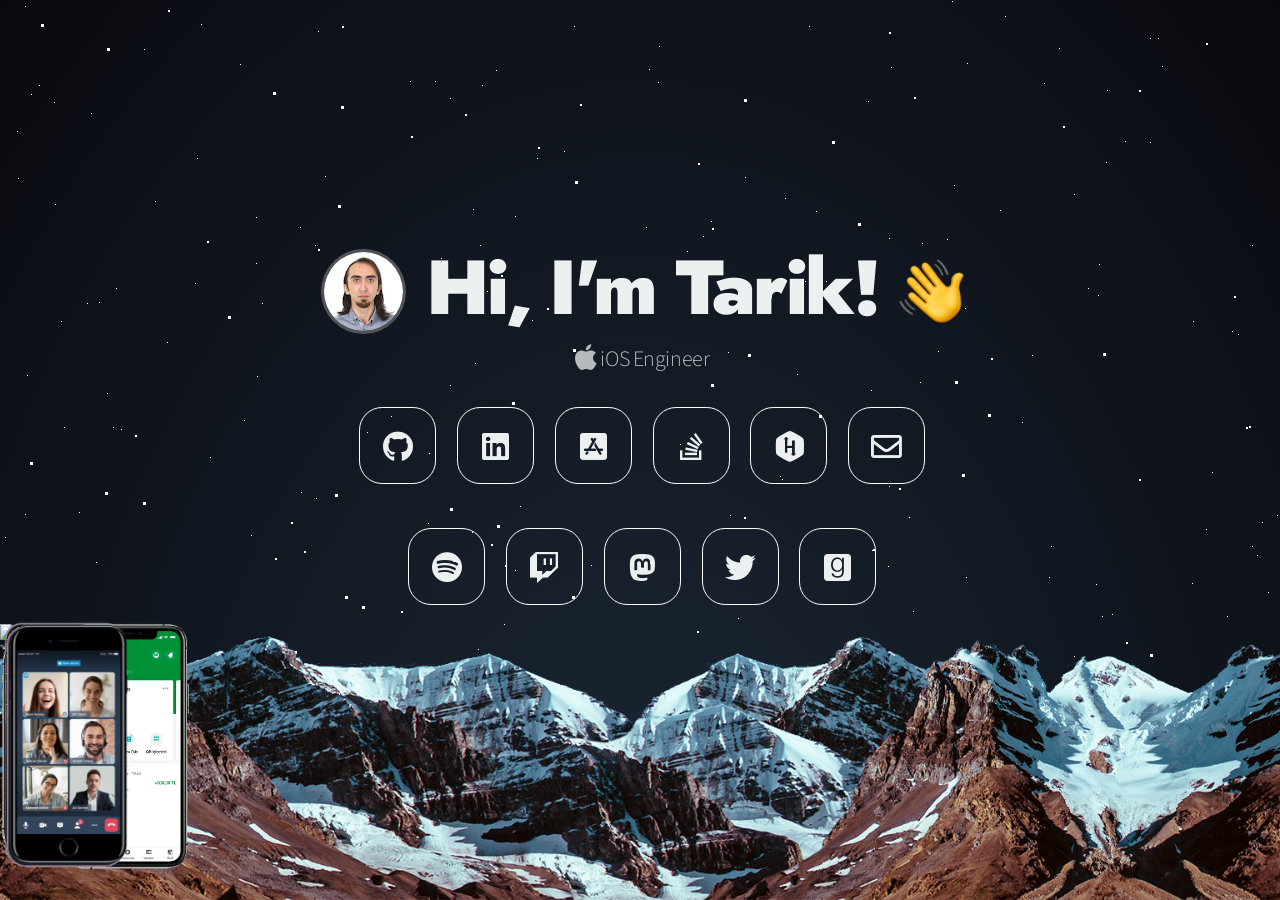
==== index.html @ 36bfd3fb "animationPause added for the apps when the mouse hover" ====
<!DOCTYPE HTML>
<html>

<head>
	<link rel="icon" type="image/x-icon" href="assets/css/images/apple.svg">
	<title>Tarik Nasuhoglu | iOS Engineer</title>
	<meta charset="utf-8" />
	<meta name="description" content="Tarik Nasuhoglu iOS Engineer">
	<meta name="viewport" content="width=device-width, initial-scale=1, user-scalable=no" />
	<link rel="stylesheet" href="assets/css/main.css" />
	<link rel="stylesheet" href="assets/css/cssshake-min.css" />
	<link rel="stylesheet" href="assets/css/star.css" />
	<noscript>
		<link rel="stylesheet" href="assets/css/noscript.css" />
	</noscript>
	<script>
		var firstClick = false
		document.onclick = function (event) {
			if (firstClick == false) {
				var audio = document.createElement("AUDIO")
				audio.setAttribute('id', 'audioId');
				document.body.appendChild(audio);
				audio.src = "startup.mp3"
				audio.play()
			}
			firstClick = true
		}
	</script>
</head>

<body class="is-preload">
	<div id="wrapper">
		<div class="stars" aria-hidden="true"></div>
		<div class="stars2" aria-hidden="true"></div>
		<div class="stars3" aria-hidden="true"></div>
		<div id="bg"></div>
		<div id="main">
			<!-- Header -->
			<header id="header">
				<h1><img class="profilPicture" src="assets/css/images/tariknasuhoglu.jpg" /> Hi, I'm Tarik! <img
						class="handwave constant-tilt-shake" src="assets/css/images/wavinghand.png" /></h1>
				<p><i class="icon brands fa-apple fa-lg"></i> iOS Engineer</p>
				<nav>
					<ul>
						<li><a href="https://github.com/tnasuh" target="_blank"
								class="icon brands fa-github"><span>GitHub</span></a></li>
						<li><a href="https://www.linkedin.com/in/tariknasuhoglu" target="_blank"
								class="icon brands fa-linkedin"><span>LinkedIn</span></a></li>
						<li><a href="https://apps.apple.com/developer/tarik-nasuhoglu/id1498465980" target="_blank"
								class="fab fa-app-store-ios"><span>AppStore</span></a></li>
						<li><a href="https://stackoverflow.com/users/2551351/tnasuh" target="_blank"
								class="icon brands fa-stack-overflow"><span>Stack Overflow</span></a></li>
						<li><a href="https://www.hackerrank.com/tnasuh" target="_blank"
								class="icon brands fa-hackerrank"><span>Hackerrank</span></a></li>
						<li><a href="https://mailhide.io/e/UCZVdhHV" target="_blank"
								class="icon fa-solid fa-envelope"><span>E-mail</span></a></li>

					</ul>
				</nav>
				<nav>
					<ul>
						<li><a href="https://open.spotify.com/user/tnasuh" target="_blank"
								class="icon brands fa-spotify"><span>Spotify</span></a></li>
						<li><a href="https://www.twitch.tv/tnasuh" target="_blank"
								class="icon brands fa-twitch"><span>Twitch</span></a></li>
						<li><a href="https://mastodon.social/@tnasuh" target="_blank"
								class="icon brands fa-mastodon"><span>Mastodon.social</span></a></li>
						<li><a href="https://www.twitter.com/tnasuh" target="_blank"
								class="icon brands fa-twitter"><span>Twitter</span></a></li>
						<li><a href="https://www.goodreads.com/tnasuh" target="_blank"
								class="icon brands fa-goodreads"><span>Goodreads</span></a></li>
					</ul>
				</nav>
			</header>
		</div>
		<div class="app apps1"
			onclick="window.open('https://apps.apple.com/tr/app/sms-management-sms-filter/id1519639543', '_blank')">
			<img class="appsImageRotation1" src="assets/css/images/smsmanagement.png" />
		</div>
		<div class="app apps2"
			onclick="window.open('https://apps.apple.com/tr/app/turkcell-dbs-partner-360/id736645267?platform=iphone', '_blank')">
			<img class="appsImageRotation2" src="assets/css/images/dbspartner.png" />
		</div>
		<div class="app apps3"
			onclick="window.open('https://apps.apple.com/tr/app/garanti-bbva-mobil/id521117624', '_blank')">
			<img class="appsImageRotation3" src="assets/css/images/garanti.png" />
		</div>
		<div class="app apps4"
			onclick="window.open('https://www.linkedin.com/feed/update/urn:li:activity:6613363077234597890/', '_blank')">
			<img class="appsImageRotation4" src="assets/css/images/globalimGif.gif" />
		</div>
		<div class="app apps5"
			onclick="window.open('https://apps.apple.com/tr/app/bip-meet/id1544458161?platform=iphone', '_blank')">
			<img class="appsImageRotation5" src="assets/css/images/bipmeet.png" />
		</div>
	</div>
	<script>
		document.addEventListener('DOMContentLoaded', () => {
			const appsElements = document.querySelectorAll('.app');
			appsElements.forEach((appElement) => {
				appElement.addEventListener('mouseenter', () => {
					appElement.style.animationPlayState = 'paused';
				});

				appElement.addEventListener('mouseleave', () => {
					appElement.style.animationPlayState = 'running';
				});
			});
		});
		window.onload = function () { document.body.classList.remove('is-preload'); }
		window.ontouchmove = function () { return false; }
		window.onorientationchange = function () { document.body.scrollTop = 0; }
	</script>
</body>

</html>
---- assets/css/main.css ----
@import url("https://fonts.googleapis.com/css?family=Source+Sans+Pro:300,900");
@import url('https://fonts.googleapis.com/css2?family=Jost:wght@400&display=swap');
@import url("fontawesome-all.min.css");

/*
	Aerial by HTML5 UP
	html5up.net | @ajlkn
	Free for personal and commercial use under the CCA 3.0 license (html5up.net/license)
*/

html,
body,
div,
span,
applet,
object,
iframe,
h1,
h2,
h3,
h4,
h5,
h6,
p,
blockquote,
pre,
a,
abbr,
acronym,
address,
big,
cite,
code,
del,
dfn,
em,
img,
ins,
kbd,
q,
s,
samp,
small,
strike,
strong,
sub,
sup,
tt,
var,
b,
u,
i,
center,
dl,
dt,
dd,
ol,
ul,
li,
fieldset,
form,
label,
legend,
table,
caption,
tbody,
tfoot,
thead,
tr,
th,
td,
article,
aside,
canvas,
details,
embed,
figure,
figcaption,
footer,
header,
hgroup,
menu,
nav,
output,
ruby,
section,
summary,
time,
mark,
audio,
video {
	margin: 0;
	padding: 0;
	border: 0;
	font-size: 100%;
	font: inherit;
	vertical-align: baseline;
}

article,
aside,
details,
figcaption,
figure,
footer,
header,
hgroup,
menu,
nav,
section {
	display: block;
}

body {
	line-height: 1;
}

ol,
ul {
	list-style: none;
}

blockquote,
q {
	quotes: none;
}

blockquote:before,
blockquote:after,
q:before,
q:after {
	content: '';
	content: none;
}

table {
	border-collapse: collapse;
	border-spacing: 0;
}

body {
	-webkit-text-size-adjust: none;
}

mark {
	background-color: transparent;
	color: inherit;
}

input::-moz-focus-inner {
	border: 0;
	padding: 0;
}

input,
select,
textarea {
	-moz-appearance: none;
	-webkit-appearance: none;
	-ms-appearance: none;
	appearance: none;
}

/* Basic */

html {
	box-sizing: border-box;
}

*,
*:before,
*:after {
	box-sizing: inherit;
}

body {
	background: #fff;
	overflow: hidden;
}

body.is-preload *,
body.is-preload *:before,
body.is-preload *:after {
	-moz-animation: none !important;
	-webkit-animation: none !important;
	-ms-animation: none !important;
	animation: none !important;
	-moz-transition: none !important;
	-webkit-transition: none !important;
	-ms-transition: none !important;
	transition: none !important;
}

body,
input,
select,
textarea {
	color: #fff;
	font-family: 'Source Sans Pro', sans-serif;
	font-size: 15pt;
	font-weight: 300 !important;
	letter-spacing: -0.025em;
	line-height: 1.75em;
}

a {
	-moz-transition: border-color 0.2s ease-in-out;
	-webkit-transition: border-color 0.2s ease-in-out;
	-ms-transition: border-color 0.2s ease-in-out;
	transition: border-color 0.2s ease-in-out;
	border-bottom: dotted 1px;
	color: inherit;
	outline: 0;
	text-decoration: none;
}

a:hover {
	border-color: transparent;
}

/* Icon */

.icon {
	text-decoration: none;
	position: relative;
}

.icon:before {
	-moz-osx-font-smoothing: grayscale;
	-webkit-font-smoothing: antialiased;
	display: inline-block;
	font-style: normal;
	font-variant: normal;
	text-rendering: auto;
	line-height: 1;
	text-transform: none !important;
	font-family: 'Font Awesome 5 Free';
	font-weight: 400;
}

.icon>.label {
	display: none;
}

.icon.solid:before {
	font-weight: 900;
}

.icon.brands:before {
	font-family: 'Font Awesome 5 Brands';
}

/* Wrapper */

@-moz-keyframes wrapper {
	0% {
		opacity: 0;
	}

	100% {
		opacity: 1;
	}
}

@-webkit-keyframes wrapper {
	0% {
		opacity: 0;
	}

	100% {
		opacity: 1;
	}
}

@-ms-keyframes wrapper {
	0% {
		opacity: 0;
	}

	100% {
		opacity: 1;
	}
}

@keyframes wrapper {
	0% {
		opacity: 0;
	}

	100% {
		opacity: 1;
	}
}

#wrapper {
	-moz-animation: wrapper 3s forwards;
	-webkit-animation: wrapper 3s forwards;
	-ms-animation: wrapper 3s forwards;
	animation: wrapper 3s forwards;
	height: 100%;
	left: 0;
	opacity: 0;
	position: fixed;
	top: 0;
	width: 100%;
}

.handwave {
	width: 85px;
	margin-bottom: -10px
}

.profilPicture {
	margin-bottom: -30px;
	border-radius: 100%;
	border: 3px solid rgba(128, 128, 128, 0.57);
}

/* BG */

#bg {
	-moz-animation: bg 60s linear infinite;
	-webkit-animation: bg 60s linear infinite;
	-ms-animation: bg 60s linear infinite;
	animation: bg 60s linear infinite;
	-moz-backface-visibility: hidden;
	-webkit-backface-visibility: hidden;
	-ms-backface-visibility: hidden;
	backface-visibility: hidden;
	-moz-transform: translate3d(0, 0, 0);
	-webkit-transform: translate3d(0, 0, 0);
	-ms-transform: translate3d(0, 0, 0);
	transform: translate3d(0, 0, 0);
	/* Set your background with this */
	background: rgba(19, 25, 30, 0) url("images/bg.png") bottom left;
	background-repeat: repeat-x;
	height: 100%;
	left: 0;
	opacity: 1;
	position: fixed;
	top: 0;
}

@-moz-keyframes bg {
	0% {
		-moz-transform: translate3d(0, 0, 0);
		-webkit-transform: translate3d(0, 0, 0);
		-ms-transform: translate3d(0, 0, 0);
		transform: translate3d(0, 0, 0);
	}

	100% {
		-moz-transform: translate3d(-2250px, 0, 0);
		-webkit-transform: translate3d(-2250px, 0, 0);
		-ms-transform: translate3d(-2250px, 0, 0);
		transform: translate3d(-2250px, 0, 0);
	}
}

@-webkit-keyframes bg {
	0% {
		-moz-transform: translate3d(0, 0, 0);
		-webkit-transform: translate3d(0, 0, 0);
		-ms-transform: translate3d(0, 0, 0);
		transform: translate3d(0, 0, 0);
	}

	100% {
		-moz-transform: translate3d(-2250px, 0, 0);
		-webkit-transform: translate3d(-2250px, 0, 0);
		-ms-transform: translate3d(-2250px, 0, 0);
		transform: translate3d(-2250px, 0, 0);
	}
}

@-ms-keyframes bg {
	0% {
		-moz-transform: translate3d(0, 0, 0);
		-webkit-transform: translate3d(0, 0, 0);
		-ms-transform: translate3d(0, 0, 0);
		transform: translate3d(0, 0, 0);
	}

	100% {
		-moz-transform: translate3d(-2250px, 0, 0);
		-webkit-transform: translate3d(-2250px, 0, 0);
		-ms-transform: translate3d(-2250px, 0, 0);
		transform: translate3d(-2250px, 0, 0);
	}
}

@keyframes bg {
	0% {
		-moz-transform: translate3d(0, 0, 0);
		-webkit-transform: translate3d(0, 0, 0);
		-ms-transform: translate3d(0, 0, 0);
		transform: translate3d(0, 0, 0);
	}

	100% {
		-moz-transform: translate3d(-2250px, 0, 0);
		-webkit-transform: translate3d(-2250px, 0, 0);
		-ms-transform: translate3d(-2250px, 0, 0);
		transform: translate3d(-2250px, 0, 0);
	}
}

#bg {
	background-size: 2250px auto;
	width: 6750px;
}

/* Overlay */

@-moz-keyframes overlay {
	0% {
		opacity: 0;
	}

	100% {
		opacity: 1;
	}
}

@-webkit-keyframes overlay {
	0% {
		opacity: 0;
	}

	100% {
		opacity: 1;
	}
}

@-ms-keyframes overlay {
	0% {
		opacity: 0;
	}

	100% {
		opacity: 1;
	}
}

@keyframes overlay {
	0% {
		opacity: 0;
	}

	100% {
		opacity: 1;
	}
}

#overlay {
	-moz-animation: overlay 1.5s 1.5s forwards;
	-webkit-animation: overlay 1.5s 1.5s forwards;
	-ms-animation: overlay 1.5s 1.5s forwards;
	animation: overlay 1.5s 1.5s forwards;
	background-attachment: fixed, fixed;
	background-image: url("images/overlay-pattern.png"), url("images/overlay.svg");
	background-position: top left, center center;
	background-repeat: repeat, no-repeat;
	background-size: auto, cover;
	height: 100%;
	left: 0;
	opacity: 0;
	position: fixed;
	top: 0;
	width: 100%;
}

/* Main */

#main {
	height: 100%;
	left: 0;
	position: fixed;
	text-align: center;
	top: 0;
	width: 100%;
}

#main:before {
	content: '';
	display: inline-block;
	height: 100%;
	margin-right: 0;
	vertical-align: middle;
	width: 1px;
}

/* Header */

@-moz-keyframes header {
	0% {
		-moz-transform: translate3d(0, 1em, 0);
		-webkit-transform: translate3d(0, 1em, 0);
		-ms-transform: translate3d(0, 1em, 0);
		transform: translate3d(0, 1em, 0);
		opacity: 0;
	}

	100% {
		-moz-transform: translate3d(0, 0, 0);
		-webkit-transform: translate3d(0, 0, 0);
		-ms-transform: translate3d(0, 0, 0);
		transform: translate3d(0, 0, 0);
		opacity: 1;
	}
}

@-webkit-keyframes header {
	0% {
		-moz-transform: translate3d(0, 1em, 0);
		-webkit-transform: translate3d(0, 1em, 0);
		-ms-transform: translate3d(0, 1em, 0);
		transform: translate3d(0, 1em, 0);
		opacity: 0;
	}

	100% {
		-moz-transform: translate3d(0, 0, 0);
		-webkit-transform: translate3d(0, 0, 0);
		-ms-transform: translate3d(0, 0, 0);
		transform: translate3d(0, 0, 0);
		opacity: 1;
	}
}

@-ms-keyframes header {
	0% {
		-moz-transform: translate3d(0, 1em, 0);
		-webkit-transform: translate3d(0, 1em, 0);
		-ms-transform: translate3d(0, 1em, 0);
		transform: translate3d(0, 1em, 0);
		opacity: 0;
	}

	100% {
		-moz-transform: translate3d(0, 0, 0);
		-webkit-transform: translate3d(0, 0, 0);
		-ms-transform: translate3d(0, 0, 0);
		transform: translate3d(0, 0, 0);
		opacity: 1;
	}
}

@keyframes header {
	0% {
		-moz-transform: translate3d(0, 1em, 0);
		-webkit-transform: translate3d(0, 1em, 0);
		-ms-transform: translate3d(0, 1em, 0);
		transform: translate3d(0, 1em, 0);
		opacity: 0;
	}

	100% {
		-moz-transform: translate3d(0, 0, 0);
		-webkit-transform: translate3d(0, 0, 0);
		-ms-transform: translate3d(0, 0, 0);
		transform: translate3d(0, 0, 0);
		opacity: 1;
	}
}

@-moz-keyframes nav-icons {
	0% {
		-moz-transform: translate3d(0, 1em, 0);
		-webkit-transform: translate3d(0, 1em, 0);
		-ms-transform: translate3d(0, 1em, 0);
		transform: translate3d(0, 1em, 0);
		opacity: 0;
	}

	100% {
		-moz-transform: translate3d(0, 0, 0);
		-webkit-transform: translate3d(0, 0, 0);
		-ms-transform: translate3d(0, 0, 0);
		transform: translate3d(0, 0, 0);
		opacity: 1;
	}
}

@-webkit-keyframes nav-icons {
	0% {
		-moz-transform: translate3d(0, 1em, 0);
		-webkit-transform: translate3d(0, 1em, 0);
		-ms-transform: translate3d(0, 1em, 0);
		transform: translate3d(0, 1em, 0);
		opacity: 0;
	}

	100% {
		-moz-transform: translate3d(0, 0, 0);
		-webkit-transform: translate3d(0, 0, 0);
		-ms-transform: translate3d(0, 0, 0);
		transform: translate3d(0, 0, 0);
		opacity: 1;
	}
}

@-ms-keyframes nav-icons {
	0% {
		-moz-transform: translate3d(0, 1em, 0);
		-webkit-transform: translate3d(0, 1em, 0);
		-ms-transform: translate3d(0, 1em, 0);
		transform: translate3d(0, 1em, 0);
		opacity: 0;
	}

	100% {
		-moz-transform: translate3d(0, 0, 0);
		-webkit-transform: translate3d(0, 0, 0);
		-ms-transform: translate3d(0, 0, 0);
		transform: translate3d(0, 0, 0);
		opacity: 1;
	}
}

@keyframes nav-icons {
	0% {
		-moz-transform: translate3d(0, 1em, 0);
		-webkit-transform: translate3d(0, 1em, 0);
		-ms-transform: translate3d(0, 1em, 0);
		transform: translate3d(0, 1em, 0);
		opacity: 0;
	}

	100% {
		-moz-transform: translate3d(0, 0, 0);
		-webkit-transform: translate3d(0, 0, 0);
		-ms-transform: translate3d(0, 0, 0);
		transform: translate3d(0, 0, 0);
		opacity: 1;
	}
}

#header {
	-moz-animation: header 1s 2.25s forwards;
	-webkit-animation: header 1s 2.25s forwards;
	-ms-animation: header 1s 2.25s forwards;
	animation: header 1s 2.25s forwards;
	-moz-backface-visibility: hidden;
	-webkit-backface-visibility: hidden;
	-ms-backface-visibility: hidden;
	backface-visibility: hidden;
	-moz-transform: translate3d(0, 0, 0);
	-webkit-transform: translate3d(0, 0, 0);
	-ms-transform: translate3d(0, 0, 0);
	transform: translate3d(0, 0, 0);
	cursor: default;
	display: inline-block;
	opacity: 0;
	position: relative;
	text-align: center;
	top: -1em;
	vertical-align: middle;
	width: 90%;
}

#header h1 {
	font-family: 'Jost', sans-serif;
	font-size: 4.35em;
	font-weight: 900;
	letter-spacing: -0.035em;
	line-height: 1em;
}

#header p {
	font-size: 1.25em;
	margin: 0.75em 0 0.25em 0;
	opacity: 0.75;
}

#header nav {
	margin: 1.5em 0 0 0;
}

#header nav li {
	-moz-animation: nav-icons 0.5s ease-in-out forwards;
	-webkit-animation: nav-icons 0.5s ease-in-out forwards;
	-ms-animation: nav-icons 0.5s ease-in-out forwards;
	animation: nav-icons 0.5s ease-in-out forwards;
	-moz-backface-visibility: hidden;
	-webkit-backface-visibility: hidden;
	-ms-backface-visibility: hidden;
	backface-visibility: hidden;
	-moz-transform: translate3d(0, 0, 0);
	-webkit-transform: translate3d(0, 0, 0);
	-ms-transform: translate3d(0, 0, 0);
	transform: translate3d(0, 0, 0);
	display: inline-block;
	height: 5.35em;
	line-height: 5.885em;
	opacity: 0;
	position: relative;
	top: 0;
	width: 5.35em;
}

#header nav li:nth-child(1) {
	-moz-animation-delay: 2.5s;
	-webkit-animation-delay: 2.5s;
	-ms-animation-delay: 2.5s;
	animation-delay: 2.5s;
}

#header nav li:nth-child(2) {
	-moz-animation-delay: 2.75s;
	-webkit-animation-delay: 2.75s;
	-ms-animation-delay: 2.75s;
	animation-delay: 2.75s;
}

#header nav li:nth-child(3) {
	-moz-animation-delay: 3s;
	-webkit-animation-delay: 3s;
	-ms-animation-delay: 3s;
	animation-delay: 3s;
}

#header nav li:nth-child(4) {
	-moz-animation-delay: 3.25s;
	-webkit-animation-delay: 3.25s;
	-ms-animation-delay: 3.25s;
	animation-delay: 3.25s;
}

#header nav li:nth-child(5) {
	-moz-animation-delay: 3.5s;
	-webkit-animation-delay: 3.5s;
	-ms-animation-delay: 3.5s;
	animation-delay: 3.5s;
}

#header nav li:nth-child(6) {
	-moz-animation-delay: 3.75s;
	-webkit-animation-delay: 3.75s;
	-ms-animation-delay: 3.75s;
	animation-delay: 3.75s;
}

#header nav li:nth-child(7) {
	-moz-animation-delay: 4s;
	-webkit-animation-delay: 4s;
	-ms-animation-delay: 4s;
	animation-delay: 4s;
}

#header nav li:nth-child(8) {
	-moz-animation-delay: 4.25s;
	-webkit-animation-delay: 4.25s;
	-ms-animation-delay: 4.25s;
	animation-delay: 4.25s;
}

#header nav li:nth-child(9) {
	-moz-animation-delay: 4.5s;
	-webkit-animation-delay: 4.5s;
	-ms-animation-delay: 4.5s;
	animation-delay: 4.5s;
}

#header nav li:nth-child(10) {
	-moz-animation-delay: 4.75s;
	-webkit-animation-delay: 4.75s;
	-ms-animation-delay: 4.75s;
	animation-delay: 4.75s;
}

#header nav a {
	-webkit-tap-highlight-color: rgba(0, 0, 0, 0);
	-webkit-touch-callout: none;
	border: 0;
	display: inline-block;
}

#header nav a:before {
	-moz-transition: all 0.2s ease-in-out;
	-webkit-transition: all 0.2s ease-in-out;
	-ms-transition: all 0.2s ease-in-out;
	transition: all 0.2s ease-in-out;
	border-radius: 30%;
	border: solid 1px #fff;
	display: block;
	font-size: 1.75em;
	height: 2.5em;
	line-height: 2.5em;
	position: relative;
	text-align: center;
	top: 0;
	width: 2.5em;
}

#header nav a:hover {
	font-size: 1.1em;
}

#header nav a:hover:before {
	background-color: rgba(0, 0, 0, 0.75);
	color: #fff;
}

#header nav a:active {
	font-size: 0.95em;
	background: none;
}

#header nav a:active:before {
	background-color: rgba(255, 255, 255, 0.35);
	color: #fff;
}

#header nav a span {
	display: none;
}

/* Footer */

#footer {
	background-image: -moz-linear-gradient(top, rgba(0, 0, 0, 0), rgba(0, 0, 0, 0.5) 75%);
	background-image: -webkit-linear-gradient(top, rgba(0, 0, 0, 0), rgba(0, 0, 0, 0.5) 75%);
	background-image: -ms-linear-gradient(top, rgba(0, 0, 0, 0), rgba(0, 0, 0, 0.5) 75%);
	background-image: linear-gradient(top, rgba(0, 0, 0, 0), rgba(0, 0, 0, 0.5) 75%);
	bottom: 0;
	cursor: default;
	height: 6em;
	left: 0;
	line-height: 8em;
	position: absolute;
	text-align: center;
	width: 100%;
}

/* Wide */

@media screen and (max-width: 1680px) {

	/* Basic */

	body,
	input,
	select,
	textarea {
		font-size: 13pt;
	}

	.handwave {
		width: 85px;
		margin-bottom: -10px
	}

	.profilPicture {
		width: 105px;
		margin-bottom: -25px;
		border-radius: 100%;
		border: 3px solid rgba(128, 128, 128, 0.57);
	}

	/* BG */

	@-moz-keyframes bg {
		0% {
			-moz-transform: translate3d(0, 0, 0);
			-webkit-transform: translate3d(0, 0, 0);
			-ms-transform: translate3d(0, 0, 0);
			transform: translate3d(0, 0, 0);
		}

		100% {
			-moz-transform: translate3d(-1500px, 0, 0);
			-webkit-transform: translate3d(-1500px, 0, 0);
			-ms-transform: translate3d(-1500px, 0, 0);
			transform: translate3d(-1500px, 0, 0);
		}

	}

	@-webkit-keyframes bg {
		0% {
			-moz-transform: translate3d(0, 0, 0);
			-webkit-transform: translate3d(0, 0, 0);
			-ms-transform: translate3d(0, 0, 0);
			transform: translate3d(0, 0, 0);
		}

		100% {
			-moz-transform: translate3d(-1500px, 0, 0);
			-webkit-transform: translate3d(-1500px, 0, 0);
			-ms-transform: translate3d(-1500px, 0, 0);
			transform: translate3d(-1500px, 0, 0);
		}
	}

	@-ms-keyframes bg {
		0% {
			-moz-transform: translate3d(0, 0, 0);
			-webkit-transform: translate3d(0, 0, 0);
			-ms-transform: translate3d(0, 0, 0);
			transform: translate3d(0, 0, 0);
		}

		100% {
			-moz-transform: translate3d(-1500px, 0, 0);
			-webkit-transform: translate3d(-1500px, 0, 0);
			-ms-transform: translate3d(-1500px, 0, 0);
			transform: translate3d(-1500px, 0, 0);
		}
	}

	@keyframes bg {
		0% {
			-moz-transform: translate3d(0, 0, 0);
			-webkit-transform: translate3d(0, 0, 0);
			-ms-transform: translate3d(0, 0, 0);
			transform: translate3d(0, 0, 0);
		}

		100% {
			-moz-transform: translate3d(-1500px, 0, 0);
			-webkit-transform: translate3d(-1500px, 0, 0);
			-ms-transform: translate3d(-1500px, 0, 0);
			transform: translate3d(-1500px, 0, 0);
		}
	}

	#bg {
		background-size: 1500px auto;
		width: 4500px;
	}
}

/* Normal */

@media screen and (max-width: 1280px) {

	/* Basic */

	body,
	input,
	select,
	textarea {
		font-size: 12pt;
	}

	.handwave {
		width: 65px;
		margin-bottom: -10px
	}

	.profilPicture {
		width: 85px;
		margin-bottom: -20px;
		border-radius: 100%;
		border: 3px solid rgba(128, 128, 128, 0.57);
	}


	/* BG */

	@-moz-keyframes bg {
		0% {
			-moz-transform: translate3d(0, 0, 0);
			-webkit-transform: translate3d(0, 0, 0);
			-ms-transform: translate3d(0, 0, 0);
			transform: translate3d(0, 0, 0);
		}

		100% {
			-moz-transform: translate3d(-750px, 0, 0);
			-webkit-transform: translate3d(-750px, 0, 0);
			-ms-transform: translate3d(-750px, 0, 0);
			transform: translate3d(-750px, 0, 0);
		}

	}

	@-webkit-keyframes bg {
		0% {
			-moz-transform: translate3d(0, 0, 0);
			-webkit-transform: translate3d(0, 0, 0);
			-ms-transform: translate3d(0, 0, 0);
			transform: translate3d(0, 0, 0);
		}

		100% {
			-moz-transform: translate3d(-750px, 0, 0);
			-webkit-transform: translate3d(-750px, 0, 0);
			-ms-transform: translate3d(-750px, 0, 0);
			transform: translate3d(-750px, 0, 0);
		}
	}

	@-ms-keyframes bg {
		0% {
			-moz-transform: translate3d(0, 0, 0);
			-webkit-transform: translate3d(0, 0, 0);
			-ms-transform: translate3d(0, 0, 0);
			transform: translate3d(0, 0, 0);
		}

		100% {
			-moz-transform: translate3d(-750px, 0, 0);
			-webkit-transform: translate3d(-750px, 0, 0);
			-ms-transform: translate3d(-750px, 0, 0);
			transform: translate3d(-750px, 0, 0);
		}
	}

	@keyframes bg {
		0% {
			-moz-transform: translate3d(0, 0, 0);
			-webkit-transform: translate3d(0, 0, 0);
			-ms-transform: translate3d(0, 0, 0);
			transform: translate3d(0, 0, 0);
		}

		100% {
			-moz-transform: translate3d(-750px, 0, 0);
			-webkit-transform: translate3d(-750px, 0, 0);
			-ms-transform: translate3d(-750px, 0, 0);
			transform: translate3d(-750px, 0, 0);
		}
	}

	#bg {
		background-size: 1250px auto;
		width: 2250px;
	}
}

/* Mobile */

@media screen and (max-width: 736px) {

	/* Basic */

	body {
		min-width: 320px;
	}

	body,
	input,
	select,
	textarea {
		font-size: 11pt;
	}

	/* BG */

	@-moz-keyframes bg {
		0% {
			-moz-transform: translate3d(0, 0, 0);
			-webkit-transform: translate3d(0, 0, 0);
			-ms-transform: translate3d(0, 0, 0);
			transform: translate3d(0, 0, 0);
		}

		100% {
			-moz-transform: translate3d(-300px, 0, 0);
			-webkit-transform: translate3d(-300px, 0, 0);
			-ms-transform: translate3d(-300px, 0, 0);
			transform: translate3d(-300px, 0, 0);
		}

	}

	@-webkit-keyframes bg {
		0% {
			-moz-transform: translate3d(0, 0, 0);
			-webkit-transform: translate3d(0, 0, 0);
			-ms-transform: translate3d(0, 0, 0);
			transform: translate3d(0, 0, 0);
		}

		100% {
			-moz-transform: translate3d(-300px, 0, 0);
			-webkit-transform: translate3d(-300px, 0, 0);
			-ms-transform: translate3d(-300px, 0, 0);
			transform: translate3d(-300px, 0, 0);
		}
	}

	@-ms-keyframes bg {
		0% {
			-moz-transform: translate3d(0, 0, 0);
			-webkit-transform: translate3d(0, 0, 0);
			-ms-transform: translate3d(0, 0, 0);
			transform: translate3d(0, 0, 0);
		}

		100% {
			-moz-transform: translate3d(-300px, 0, 0);
			-webkit-transform: translate3d(-300px, 0, 0);
			-ms-transform: translate3d(-300px, 0, 0);
			transform: translate3d(-300px, 0, 0);
		}
	}

	@keyframes bg {
		0% {
			-moz-transform: translate3d(0, 0, 0);
			-webkit-transform: translate3d(0, 0, 0);
			-ms-transform: translate3d(0, 0, 0);
			transform: translate3d(0, 0, 0);
		}

		100% {
			-moz-transform: translate3d(-300px, 0, 0);
			-webkit-transform: translate3d(-300px, 0, 0);
			-ms-transform: translate3d(-300px, 0, 0);
			transform: translate3d(-300px, 0, 0);
		}
	}


	.handwave {
		width: 45px;
		margin-bottom: -10px
	}

	.profilPicture {
		width: 55px;
		margin-bottom: -15px;
		border-radius: 100%;
		border: 3px solid rgba(128, 128, 128, 0.57);
	}

	#bg {
		background-size: 900px auto;
		width: 900px;
	}

	/* Header */

	#header h1 {
		font-size: 2.5em;
	}

	#header p {
		font-size: 1em;
	}

	#header nav {
		font-size: 1em;
	}

	#header nav a:hover {
		font-size: 1em;
	}

	#header nav a:active {
		font-size: 1em;
	}
}

/* Mobile (Portrait) */

@media screen and (max-width: 480px) {

	/* BG */

	@-moz-keyframes bg {
		0% {
			-moz-transform: translate3d(0, 0, 0);
			-webkit-transform: translate3d(0, 0, 0);
			-ms-transform: translate3d(0, 0, 0);
			transform: translate3d(0, 0, 0);
		}

		100% {
			-moz-transform: translate3d(-412.5px, 0, 0);
			-webkit-transform: translate3d(-412.5px, 0, 0);
			-ms-transform: translate3d(-412.5px, 0, 0);
			transform: translate3d(-412.5px, 0, 0);
		}

	}

	@-webkit-keyframes bg {
		0% {
			-moz-transform: translate3d(0, 0, 0);
			-webkit-transform: translate3d(0, 0, 0);
			-ms-transform: translate3d(0, 0, 0);
			transform: translate3d(0, 0, 0);
		}

		100% {
			-moz-transform: translate3d(-412.5px, 0, 0);
			-webkit-transform: translate3d(-412.5px, 0, 0);
			-ms-transform: translate3d(-412.5px, 0, 0);
			transform: translate3d(-412.5px, 0, 0);
		}
	}

	@-ms-keyframes bg {
		0% {
			-moz-transform: translate3d(0, 0, 0);
			-webkit-transform: translate3d(0, 0, 0);
			-ms-transform: translate3d(0, 0, 0);
			transform: translate3d(0, 0, 0);
		}

		100% {
			-moz-transform: translate3d(-412.5px, 0, 0);
			-webkit-transform: translate3d(-412.5px, 0, 0);
			-ms-transform: translate3d(-412.5px, 0, 0);
			transform: translate3d(-412.5px, 0, 0);
		}
	}

	@keyframes bg {
		0% {
			-moz-transform: translate3d(0, 0, 0);
			-webkit-transform: translate3d(0, 0, 0);
			-ms-transform: translate3d(0, 0, 0);
			transform: translate3d(0, 0, 0);
		}

		100% {
			-moz-transform: translate3d(-412.5px, 0, 0);
			-webkit-transform: translate3d(-412.5px, 0, 0);
			-ms-transform: translate3d(-412.5px, 0, 0);
			transform: translate3d(-412.5px, 0, 0);
		}
	}


	.handwave {
		width: 45px;
		margin-bottom: -10px
	}

	.profilPicture {
		width: 55px;
		margin-bottom: -15px;
		border-radius: 100%;
		border: 3px solid rgba(128, 128, 128, 0.57);
	}

	#bg {
		background-size: 1250px auto;
		width: 1237.5px;
	}

	/* Header */

	#header nav {
		padding: 0 1em;
	}
}

.apps1 {
	cursor: pointer;
	position: fixed;
	bottom: 30px;
	height: 250px;
	animation: animApps1 30s linear infinite;
}

.apps2 {
	cursor: pointer;
	position: fixed;
	bottom: 30px;
	height: 250px;
	animation: animApps2 30s linear infinite;
}

.apps3 {
	cursor: pointer;
	position: fixed;
	bottom: 30px;
	height: 250px;
	animation: animApps3 25s linear infinite;
}

.apps4 {
	cursor: pointer;
	position: fixed;
	bottom: 30px;
	height: 250px;
	animation: animApps4 40s linear infinite;
}

.apps5 {
	cursor: pointer;
	position: fixed;
	bottom: 30px;
	height: 250px;
	animation: animApps5 20s linear infinite;
}

.appsImageRotation1 {
	width: auto;
	/* Genisligi otomatik olarak ayarlar */
	height: 100%;
	/* Yuksekligi div ile ayni yapar */
	transition: transform 14s;
	animation: Rotation1 10s linear infinite;
}

.appsImageRotation2 {
	width: auto;
	/* Genisligi otomatik olarak ayarlar */
	height: 100%;
	/* Yuksekligi div ile ayni yapar */
	transition: transform 14s;
	animation: Rotation2 14s linear infinite;
}

.appsImageRotation3 {
	width: auto;
	/* Genisligi otomatik olarak ayarlar */
	height: 100%;
	/* Yuksekligi div ile ayni yapar */
	transition: transform 14s;
	animation: Rotation1 60s linear infinite;
}

.appsImageRotation4 {
	width: auto;
	/* Genisligi otomatik olarak ayarlar */
	height: 100%;
	/* Yuksekligi div ile ayni yapar */
	transition: transform 14s;
	animation: Rotation2 10s linear infinite;
}

.appsImageRotation5 {
	width: auto;
	/* Genisligi otomatik olarak ayarlar */
	height: 100%;
	/* Yuksekligi div ile ayni yapar */
	transition: transform 14s;
	animation: Rotation2 35s linear infinite;
}

@keyframes Rotation1 {
	0% {
		transform: rotate(0deg);
	}

	100% {
		transform: rotate(360deg);
	}
}

@keyframes Rotation2 {
	0% {
		transform: rotate(360deg);
	}

	100% {
		transform: rotate(0deg);
	}
}

@keyframes animApps1 {
	from {
		transform: translateX(2000px);
	}

	to {
		transform: translate(-1000px, -1000px);
	}
}

@keyframes animApps2 {
	0% {
		transform: translate(-200px, -100px);
	}

	100% {
		transform: translate(1000px, -1000px);
	}
}

@keyframes animApps3 {
	0% {
		transform: translate(150px, -1000px);
	}

	100% {
		transform: translate(2500px, 1080px);
	}
}

@keyframes animApps4 {
	from {
		transform: translate(2000px, -1000px);
	}

	to {
		transform: translate(0px, 300px);
	}
}

@keyframes animApps5 {
	from {
		transform: translate(1000px, -1000px);
	}

	to {
		transform: translate(300px, 300px);
	}
}
---- assets/css/cssshake-min.css ----
img.strong-hover-shake:hover {
  animation: tilt-shaking 0.15s infinite;
}

img.gentle-hover-shake:hover {
  animation: tilt-shaking 0.25s infinite;
}

img.gentle-tilt-move-shake:hover {
  animation: tilt-n-move-shaking 0.25s infinite;
}

img.strong-tilt-move-shake:hover {
  animation: tilt-n-move-shaking 0.15s infinite;
}

img.constant-tilt-shake {
  animation: tilt-shaking 0.4s infinite;
}

img.vertical-shake {
  animation: vertical-shaking 0.35s infinite;
}

img.horizontal-shake {
  animation: horizontal-shaking 0.35s infinite;
}

img.rise-shake {
  animation: jump-shaking 0.83s infinite;
}

img.skew-shake-x {
  animation: skew-x-shake 1.3s infinite;
}

img.skew-shake-y {
  animation: skew-y-shake 1.3s infinite;
}

@keyframes tilt-shaking {
  0% {
    transform: rotate(0deg);
  }

  25% {
    transform: rotate(3deg);
  }

  50% {
    transform: rotate(0eg);
  }

  75% {
    transform: rotate(-3deg);
  }

  100% {
    transform: rotate(0deg);
  }
}

@keyframes tilt-n-move-shaking {
  0% {
    transform: translate(0, 0) rotate(0deg);
  }

  25% {
    transform: translate(5px, 5px) rotate(5deg);
  }

  50% {
    transform: translate(0, 0) rotate(0eg);
  }

  75% {
    transform: translate(-5px, 5px) rotate(-5deg);
  }

  100% {
    transform: translate(0, 0) rotate(0deg);
  }
}

@keyframes vertical-shaking {
  0% {
    transform: translateY(0)
  }

  25% {
    transform: translateY(5px)
  }

  50% {
    transform: translateY(-5px)
  }

  75% {
    transform: translateY(5px)
  }

  100% {
    transform: translateY(0)
  }
}

@keyframes horizontal-shaking {
  0% {
    transform: translateX(0)
  }

  25% {
    transform: translateX(5px)
  }

  50% {
    transform: translateX(-5px)
  }

  75% {
    transform: translateX(5px)
  }

  100% {
    transform: translateX(0)
  }
}

@keyframes jump-shaking {
  0% {
    transform: translateX(0)
  }

  25% {
    transform: translateY(-9px)
  }

  35% {
    transform: translateY(-9px) rotate(17deg)
  }

  55% {
    transform: translateY(-9px) rotate(-17deg)
  }

  65% {
    transform: translateY(-9px) rotate(17deg)
  }

  75% {
    transform: translateY(-9px) rotate(-17deg)
  }

  100% {
    transform: translateY(0) rotate(0)
  }
}

@keyframes skew-x-shake {
  0% {
    transform: skewX(-15deg);
  }

  5% {
    transform: skewX(15deg);
  }

  10% {
    transform: skewX(-15deg);
  }

  15% {
    transform: skewX(15deg);
  }

  20% {
    transform: skewX(0deg);
  }

  100% {
    transform: skewX(0deg);
  }
}

@keyframes skew-y-shake {
  0% {
    transform: skewY(-15deg);
  }

  5% {
    transform: skewY(15deg);
  }

  10% {
    transform: skewY(-15deg);
  }

  15% {
    transform: skewY(15deg);
  }

  20% {
    transform: skewY(0deg);
  }

  100% {
    transform: skewY(0deg);
  }
}
---- assets/css/star.css ----
@import url('https://fonts.googleapis.com/css?family=Poiret+One|Source+Sans+Pro');

* {
	padding: 0;
	margin: 0;
	box-sizing: border-box;
}

html,
body {
	height: 100%;
}

body {
	font-size: 110%;
	color: #ecf0f1;
	font-family: 'Source Sans Pro', sans-serif;
	background: radial-gradient(ellipse at bottom, #1b2735 0%, #090a0f 100%);
	width: 100%;
	position: absolute;
	top: 0;
	left: 0;
	overflow: hidden;
}

.starMain {
	position: absolute;
	height: 100%;
	width: 100%;
	display: flex;
	justify-content: center;
	align-items: center;
}

.starContact {
	display: flex;
	flex-direction: column;
	justify-content: center;
	align-items: center;
}

.starTitle {
	font-family: 'Poiret One', cursive;
	font-size: 4rem;
	margin-bottom: .5rem;
	width: 100%;
}

.starSub-title {
	border-top: .1rem solid #fff;
	padding: 1rem 4rem;
	text-align: center;
}


/* CSS hack using multiple box-shadows to get them **Stars** */

.stars {
	width: 1px;
	height: 1px;
	background: transparent;
	box-shadow: 1983px 1070px #FFF, 1625px 734px #FFF, 1505px 1218px #FFF, 1288px 1382px #FFF, 1023px 982px #FFF, 184px 1501px #FFF, 1352px 1072px #FFF, 966px 577px #FFF, 1928px 1505px #FFF, 284px 1863px #FFF, 871px 390px #FFF, 1591px 1017px #FFF, 1919px 1315px #FFF, 1552px 697px #FFF, 1775px 1722px #FFF, 61px 321px #FFF, 1108px 1281px #FFF, 1795px 22px #FFF, 1808px 716px #FFF, 797px 374px #FFF, 796px 1149px #FFF, 952px 1px #FFF, 1361px 1185px #FFF, 1110px 1577px #FFF, 1058px 1925px #FFF, 160px 1987px #FFF, 1274px 1205px #FFF, 39px 85px #FFF, 1835px 484px #FFF, 495px 1670px #FFF, 986px 691px #FFF, 2px 1486px #FFF, 719px 805px #FFF, 1601px 89px #FFF, 591px 565px #FFF, 1317px 1604px #FFF, 1805px 1486px #FFF, 703px 236px #FFF, 1950px 1089px #FFF, 1527px 1923px #FFF, 1690px 36px #FFF, 1252px 245px #FFF, 343px 903px #FFF, 143px 874px #FFF, 939px 1705px #FFF, 1733px 372px #FFF, 362px 830px #FFF, 1580px 1181px #FFF, 251px 535px #FFF, 1666px 1111px #FFF, 1276px 1530px #FFF, 958px 1989px #FFF, 75px 987px #FFF, 256px 217px #FFF, 635px 1194px #FFF, 1004px 1546px #FFF, 1910px 878px #FFF, 520px 506px #FFF, 1000px 210px #FFF, 1455px 1027px #FFF, 417px 1714px #FFF, 1376px 674px #FFF, 1744px 1390px #FFF, 195px 283px #FFF, 621px 1638px #FFF, 962px 997px #FFF, 283px 1219px #FFF, 1591px 1953px #FFF, 160px 652px #FFF, 1430px 948px #FFF, 1589px 1722px #FFF, 614px 1305px #FFF, 167px 342px #FFF, 1172px 1861px #FFF, 1097px 1249px #FFF, 1094px 1743px #FFF, 1988px 1361px #FFF, 461px 694px #FFF, 1096px 584px #FFF, 1876px 1984px #FFF, 315px 245px #FFF, 441px 258px #FFF, 1219px 1887px #FFF, 480px 245px #FFF, 285px 819px #FFF, 1753px 1833px #FFF, 816px 1780px #FFF, 245px 1927px #FFF, 715px 1523px #FFF, 475px 1595px #FFF, 1162px 66px #FFF, 543px 1758px #FFF, 112px 1847px #FFF, 1604px 1243px #FFF, 1888px 1758px #FFF, 162px 1385px #FFF, 1587px 1863px #FFF, 1059px 48px #FFF, 1161px 1650px #FFF, 1881px 289px #FFF, 475px 363px #FFF, 160px 911px #FFF, 487px 291px #FFF, 496px 70px #FFF, 1107px 90px #FFF, 731px 1771px #FFF, 1517px 918px #FFF, 1013px 716px #FFF, 1832px 882px #FFF, 107px 393px #FFF, 1503px 1860px #FFF, 31px 94px #FFF, 1640px 1112px #FFF, 697px 1657px #FFF, 435px 81px #FFF, 1526px 1467px #FFF, 602px 1001px #FFF, 1409px 306px #FFF, 1631px 1005px #FFF, 302px 1886px #FFF, 1262px 522px #FFF, 1606px 776px #FFF, 1813px 1471px #FFF, 1784px 1953px #FFF, 499px 1841px #FFF, 805px 1191px #FFF, 786px 864px #FFF, 940px 1562px #FFF, 1016px 1362px #FFF, 1036px 961px #FFF, 1666px 173px #FFF, 1214px 979px #FFF, 54px 1293px #FFF, 231px 710px #FFF, 434px 1321px #FFF, 259px 1716px #FFF, 1463px 380px #FFF, 1406px 1130px #FFF, 913px 611px #FFF, 1489px 1218px #FFF, 1777px 61px #FFF, 967px 63px #FFF, 1598px 1504px #FFF, 1528px 1134px #FFF, 1641px 111px #FFF, 1980px 1181px #FFF, 945px 1698px #FFF, 430px 1617px #FFF, 482px 85px #FFF, 554px 1473px #FFF, 1112px 614px #FFF, 1030px 1349px #FFF, 1666px 1753px #FFF, 1049px 978px #FFF, 1817px 1144px #FFF, 759px 1687px #FFF, 1371px 1720px #FFF, 1393px 461px #FFF, 26px 983px #FFF, 85px 1821px #FFF, 1193px 321px #FFF, 240px 64px #FFF, 220px 973px #FFF, 607px 312px #FFF, 1102px 679px #FFF, 1314px 329px #FFF, 1802px 1079px #FFF, 1997px 85px #FFF, 782px 479px #FFF, 1647px 52px #FFF, 1945px 514px #FFF, 938px 351px #FFF, 1140px 1813px #FFF, 1348px 1582px #FFF, 1188px 1188px #FFF, 1494px 1341px #FFF, 1552px 834px #FFF, 1592px 1952px #FFF, 450px 98px #FFF, 581px 1213px #FFF, 1736px 1193px #FFF, 944px 1950px #FFF, 526px 1044px #FFF, 1869px 788px #FFF, 911px 1295px #FFF, 1521px 1135px #FFF, 1725px 1438px #FFF, 1691px 110px #FFF, 1903px 1777px #FFF, 643px 1826px #FFF, 222px 1810px #FFF, 1613px 1035px #FFF, 201px 24px #FFF, 1325px 557px #FFF, 1169px 1652px #FFF, 385px 290px #FFF, 1733px 168px #FFF, 1886px 438px #FFF, 1533px 315px #FFF, 388px 960px #FFF, 312px 1818px #FFF, 1605px 6px #FFF, 231px 1794px #FFF, 686px 1810px #FFF, 1301px 577px #FFF, 1583px 474px #FFF, 1916px 756px #FFF, 694px 1494px #FFF, 1877px 1341px #FFF, 25px 6px #FFF, 1717px 316px #FFF, 1906px 1307px #FFF, 1555px 316px #FFF, 699px 690px #FFF, 1335px 368px #FFF, 1871px 668px #FFF, 301px 492px #FFF, 1899px 747px #FFF, 680px 444px #FFF, 654px 1063px #FFF, 45px 1797px #FFF, 826px 281px #FFF, 1041px 1859px #FFF, 1690px 7px #FFF, 797px 1473px #FFF, 1697px 1680px #FFF, 1704px 572px #FFF, 144px 49px #FFF, 1099px 264px #FFF, 789px 1804px #FFF, 186px 741px #FFF, 306px 1496px #FFF, 473px 209px #FFF, 1763px 127px #FFF, 116px 288px #FFF, 450px 385px #FFF, 210px 457px #FFF, 1433px 1540px #FFF, 1766px 1459px #FFF, 1426px 215px #FFF, 1313px 296px #FFF, 410px 81px #FFF, 1809px 593px #FFF, 515px 216px #FFF, 1903px 1912px #FFF, 564px 1545px #FFF, 99px 302px #FFF, 164px 1465px #FFF, 1560px 801px #FFF, 1839px 663px #FFF, 191px 1903px #FFF, 5px 537px #FFF, 1150px 38px #FFF, 1310px 647px #FFF, 1257px 555px #FFF, 487px 1470px #FFF, 1769px 1121px #FFF, 1698px 1155px #FFF, 1176px 1916px #FFF, 1192px 583px #FFF, 1778px 1511px #FFF, 1330px 354px #FFF, 705px 737px #FFF, 449px 665px #FFF, 89px 1486px #FFF, 751px 1974px #FFF, 1733px 1742px #FFF, 1289px 1386px #FFF, 1621px 1363px #FFF, 571px 1861px #FFF, 1697px 1850px #FFF, 504px 624px #FFF, 889px 238px #FFF, 1627px 1435px #FFF, 1379px 1367px #FFF, 872px 550px #FFF, 472px 532px #FFF, 466px 1997px #FFF, 932px 1896px #FFF, 1044px 83px #FFF, 1262px 1593px #FFF, 1953px 1478px #FFF, 1127px 1716px #FFF, 325px 176px #FFF, 1742px 1505px #FFF, 1088px 288px #FFF, 1212px 472px #FFF, 1365px 985px #FFF, 1086px 803px #FFF, 256px 263px #FFF, 1300px 1444px #FFF, 1673px 201px #FFF, 188px 1133px #FFF, 404px 483px #FFF, 59px 1006px #FFF, 1013px 1651px #FFF, 947px 239px #FFF, 18px 178px #FFF, 1430px 1851px #FFF, 763px 1777px #FFF, 1737px 196px #FFF, 643px 977px #FFF, 1335px 1275px #FFF, 1513px 1200px #FFF, 497px 659px #FFF, 1929px 800px #FFF, 1481px 283px #FFF, 1232px 331px #FFF, 1518px 1754px #FFF, 515px 869px #FFF, 1127px 1290px #FFF, 726px 1453px #FFF, 864px 267px #FFF, 313px 1634px #FFF, 1562px 606px #FFF, 91px 1803px #FFF, 40px 1789px #FFF, 1097px 944px #FFF, 1949px 1949px #FFF, 17px 1495px #FFF, 1786px 93px #FFF, 577px 1866px #FFF, 1252px 546px #FFF, 564px 151px #FFF, 1096px 1675px #FFF, 1743px 1694px #FFF, 1332px 311px #FFF, 1935px 1625px #FFF, 1251px 900px #FFF, 840px 1126px #FFF, 763px 669px #FFF, 1414px 1146px #FFF, 32px 1287px #FFF, 950px 739px #FFF, 1730px 856px #FFF, 1032px 1754px #FFF, 155px 201px #FFF, 1999px 1250px #FFF, 1811px 1488px #FFF, 805px 281px #FFF, 875px 1358px #FFF, 1757px 86px #FFF, 1824px 605px #FFF, 429px 453px #FFF, 1955px 1159px #FFF, 19px 1874px #FFF, 1549px 109px #FFF, 1684px 145px #FFF, 1973px 685px #FFF, 338px 839px #FFF, 659px 46px #FFF, 1600px 344px #FFF, 838px 994px #FFF, 337px 1918px #FFF, 583px 740px #FFF, 687px 251px #FFF, 1900px 1031px #FFF, 1296px 449px #FFF, 1268px 592px #FFF, 383px 1226px #FFF, 868px 101px #FFF, 891px 67px #FFF, 1957px 940px #FFF, 74px 1445px #FFF, 1432px 898px #FFF, 430px 1783px #FFF, 954px 185px #FFF, 359px 1455px #FFF, 635px 1786px #FFF, 1186px 1259px #FFF, 1445px 1505px #FFF, 1177px 781px #FFF, 1407px 603px #FFF, 1257px 980px #FFF, 96px 562px #FFF, 1999px 1560px #FFF, 1153px 1554px #FFF, 1033px 672px #FFF, 1051px 546px #FFF, 753px 876px #FFF, 1763px 145px #FFF, 1704px 1207px #FFF, 34px 1261px #FFF, 817px 1041px #FFF, 247px 1674px #FFF, 121px 429px #FFF, 515px 570px #FFF, 1762px 1489px #FFF, 234px 940px #FFF, 1095px 1028px #FFF, 720px 1119px #FFF, 1238px 334px #FFF, 91px 113px #FFF, 147px 897px #FFF, 1029px 1805px #FFF, 1680px 1957px #FFF, 475px 1503px #FFF, 1557px 917px #FFF, 1458px 1762px #FFF, 612px 1707px #FFF, 1329px 393px #FFF, 160px 1167px #FFF, 1631px 1887px #FFF, 1125px 141px #FFF, 257px 376px #FFF, 809px 26px #FFF, 1349px 199px #FFF, 1805px 88px #FFF, 69px 1953px #FFF, 1206px 529px #FFF, 646px 227px #FFF, 1097px 1664px #FFF, 42px 1261px #FFF, 1604px 360px #FFF, 1939px 187px #FFF, 1220px 1264px #FFF, 1044px 995px #FFF, 1005px 16px #FFF, 1648px 1612px #FFF, 847px 1014px #FFF, 339px 1584px #FFF, 1329px 1304px #FFF, 961px 1970px #FFF, 711px 221px #FFF, 888px 566px #FFF, 53px 704px #FFF, 1369px 846px #FFF, 1261px 1775px #FFF, 737px 1277px #FFF, 1071px 1570px #FFF, 77px 1872px #FFF, 1268px 1501px #FFF, 598px 1640px #FFF, 1769px 297px #FFF, 1074px 656px #FFF, 1006px 1154px #FFF, 672px 1969px #FFF, 922px 243px #FFF, 622px 773px #FFF, 1875px 804px #FFF, 1873px 600px #FFF, 1844px 1794px #FFF, 1253px 1995px #FFF, 616px 1198px #FFF, 1829px 1743px #FFF, 1321px 504px #FFF, 1340px 566px #FFF, 1520px 1825px #FFF, 1696px 1333px #FFF, 537px 158px #FFF, 1106px 162px #FFF, 25px 514px #FFF, 1022px 422px #FFF, 1955px 391px #FFF, 1126px 1741px #FFF, 754px 905px #FFF, 1217px 1696px #FFF, 351px 270px #FFF, 950px 1260px #FFF, 1847px 658px #FFF, 23px 684px #FFF, 1295px 572px #FFF, 257px 1053px #FFF, 87px 303px #FFF, 798px 1748px #FFF, 1150px 142px #FFF, 48px 1641px #FFF, 1492px 1328px #FFF, 1385px 1766px #FFF, 296px 1726px #FFF, 1299px 1780px #FFF, 1316px 522px #FFF, 1953px 1526px #FFF, 1007px 1089px #FFF, 1824px 1598px #FFF, 1720px 480px #FFF, 555px 1942px #FFF, 367px 432px #FFF, 957px 1162px #FFF, 384px 1044px #FFF, 738px 618px #FFF, 1568px 1432px #FFF, 211px 788px #FFF, 198px 1761px #FFF, 745px 177px #FFF, 1700px 159px #FFF, 316px 498px #FFF, 65px 1610px #FFF, 1948px 1638px #FFF, 936px 1461px #FFF, 1656px 622px #FFF, 575px 1437px #FFF, 336px 1424px #FFF, 1215px 690px #FFF, 1641px 1542px #FFF, 998px 1685px #FFF, 952px 1274px #FFF, 1448px 1165px #FFF, 904px 1783px #FFF, 1788px 1404px #FFF, 1748px 1717px #FFF, 793px 922px #FFF, 1032px 355px #FFF, 1158px 38px #FFF, 1573px 1855px #FFF, 751px 1199px #FFF, 1284px 227px #FFF, 391px 416px #FFF, 55px 204px #FFF, 962px 1918px #FFF, 668px 1347px #FFF, 613px 1215px #FFF, 615px 732px #FFF, 1442px 1752px #FFF, 1086px 1779px #FFF, 532px 320px #FFF, 1228px 1321px #FFF, 1796px 1906px #FFF, 150px 715px #FFF, 1694px 1005px #FFF, 1509px 391px #FFF, 262px 303px #FFF, 1743px 909px #FFF, 1966px 1203px #FFF, 707px 1033px #FFF, 82px 1332px #FFF, 104px 794px #FFF, 246px 759px #FFF, 507px 1380px #FFF, 1227px 616px #FFF, 917px 1354px #FFF, 1941px 759px #FFF, 451px 852px #FFF, 17px 131px #FFF, 780px 476px #FFF, 816px 211px #FFF, 1039px 1245px #FFF, 1521px 1036px #FFF, 1509px 1542px #FFF, 1368px 960px #FFF, 1104px 1437px #FFF, 1171px 976px #FFF, 681px 1305px #FFF, 1741px 579px #FFF, 953px 704px #FFF, 1810px 328px #FFF, 1960px 1396px #FFF, 1098px 295px #FFF, 1409px 919px #FFF, 1830px 1176px #FFF, 492px 1063px #FFF, 1277px 515px #FFF, 602px 1546px #FFF, 1832px 236px #FFF, 1513px 274px #FFF, 1983px 794px #FFF, 2000px 1505px #FFF, 920px 382px #FFF, 1374px 1235px #FFF, 692px 310px #FFF, 1028px 1782px #FFF, 1007px 887px #FFF, 1492px 858px #FFF, 877px 1817px #FFF, 1024px 1942px #FFF, 658px 82px #FFF, 526px 742px #FFF, 755px 880px #FFF, 301px 1186px #FFF, 318px 31px #FFF, 1517px 1244px #FFF, 1996px 1126px #FFF, 464px 1861px #FFF, 334px 674px #FFF, 768px 1103px #FFF, 628px 890px #FFF, 1054px 1534px #FFF, 59px 1576px #FFF, 189px 693px #FFF, 16px 1097px #FFF, 563px 1186px #FFF, 428px 523px #FFF, 1047px 1231px #FFF, 1940px 1262px #FFF, 643px 971px #FFF, 611px 1794px #FFF, 1676px 21px #FFF, 1882px 1523px #FFF, 258px 1584px #FFF, 768px 295px #FFF, 1253px 1431px #FFF, 1855px 362px #FFF, 576px 987px #FFF, 1904px 470px #FFF, 895px 1390px #FFF, 771px 966px #FFF, 1034px 1815px #FFF, 203px 1292px #FFF, 566px 893px #FFF, 63px 913px #FFF, 1340px 1416px #FFF, 528px 967px #FFF, 1965px 444px #FFF, 1961px 132px #FFF, 1049px 577px #FFF, 459px 1031px #FFF, 261px 1780px #FFF, 1092px 1480px #FFF, 286px 759px #FFF, 1014px 1604px #FFF, 144px 1461px #FFF, 1180px 1694px #FFF, 1348px 613px #FFF, 518px 1479px #FFF, 478px 649px #FFF, 1303px 629px #FFF, 1713px 258px #FFF, 1912px 501px #FFF, 300px 227px #FFF, 989px 1068px #FFF, 197px 158px #FFF, 244px 420px #FFF, 889px 486px #FFF, 1517px 1812px #FFF, 965px 308px #FFF, 409px 1293px #FFF, 47px 1400px #FFF, 1473px 1150px #FFF, 311px 1711px #FFF, 1938px 1000px #FFF, 717px 1331px #FFF, 282px 881px #FFF, 1305px 382px #FFF, 1639px 52px #FFF, 1466px 1228px #FFF, 574px 26px #FFF, 1310px 899px #FFF, 15px 1795px #FFF, 1138px 941px #FFF, 1235px 1416px #FFF, 27px 375px #FFF, 1333px 1470px #FFF, 1462px 1837px #FFF, 1830px 1217px #FFF, 1521px 1848px #FFF, 730px 515px #FFF, 514px 1869px #FFF, 468px 1906px #FFF, 1931px 259px #FFF, 1612px 151px #FFF, 1495px 735px #FFF, 710px 1096px #FFF, 1976px 546px #FFF, 50px 741px #FFF, 1313px 381px #FFF, 54px 102px #FFF, 1873px 1009px #FFF, 1696px 688px #FFF, 626px 922px #FFF, 244px 1438px #FFF, 1746px 1787px #FFF, 1824px 1437px #FFF, 1730px 1219px #FFF, 785px 198px #FFF, 1174px 931px #FFF, 909px 517px #FFF, 1283px 662px #FFF, 1074px 194px #FFF, 847px 1945px #FFF, 113px 427px #FFF, 728px 352px #FFF, 1205px 1316px #FFF, 786px 668px #FFF, 64px 427px #FFF, 548px 1370px #FFF, 1102px 616px #FFF, 676px 1192px #FFF, 1652px 1264px #FFF, 649px 69px #FFF, 1593px 645px #FFF, 1651px 816px #FFF, 1914px 977px #FFF, 80px 1006px #FFF, 1252px 742px #FFF, 1291px 981px #FFF, 1325px 273px #FFF, 831px 1581px #FFF, 344px 1503px #FFF, 1885px 1849px #FFF, 745px 1030px #FFF, 764px 1396px #FFF, 1241px 829px #FFF, 1281px 160px #FFF, 1210px 1860px #FFF, 1998px 411px #FFF, 1752px 1816px #FFF, 21px 1656px #FFF, 1863px 1988px #FFF, 1860px 331px #FFF, 79px 512px #FFF;
	animation: animStar 50s linear infinite;
}

.stars:after {
	content: " ";
	position: absolute;
	top: 2000px;
	width: 1px;
	height: 1px;
	background: transparent;
	box-shadow: 1983px 1070px #FFF, 1625px 734px #FFF, 1505px 1218px #FFF, 1288px 1382px #FFF, 1023px 982px #FFF, 184px 1501px #FFF, 1352px 1072px #FFF, 966px 577px #FFF, 1928px 1505px #FFF, 284px 1863px #FFF, 871px 390px #FFF, 1591px 1017px #FFF, 1919px 1315px #FFF, 1552px 697px #FFF, 1775px 1722px #FFF, 61px 321px #FFF, 1108px 1281px #FFF, 1795px 22px #FFF, 1808px 716px #FFF, 797px 374px #FFF, 796px 1149px #FFF, 952px 1px #FFF, 1361px 1185px #FFF, 1110px 1577px #FFF, 1058px 1925px #FFF, 160px 1987px #FFF, 1274px 1205px #FFF, 39px 85px #FFF, 1835px 484px #FFF, 495px 1670px #FFF, 986px 691px #FFF, 2px 1486px #FFF, 719px 805px #FFF, 1601px 89px #FFF, 591px 565px #FFF, 1317px 1604px #FFF, 1805px 1486px #FFF, 703px 236px #FFF, 1950px 1089px #FFF, 1527px 1923px #FFF, 1690px 36px #FFF, 1252px 245px #FFF, 343px 903px #FFF, 143px 874px #FFF, 939px 1705px #FFF, 1733px 372px #FFF, 362px 830px #FFF, 1580px 1181px #FFF, 251px 535px #FFF, 1666px 1111px #FFF, 1276px 1530px #FFF, 958px 1989px #FFF, 75px 987px #FFF, 256px 217px #FFF, 635px 1194px #FFF, 1004px 1546px #FFF, 1910px 878px #FFF, 520px 506px #FFF, 1000px 210px #FFF, 1455px 1027px #FFF, 417px 1714px #FFF, 1376px 674px #FFF, 1744px 1390px #FFF, 195px 283px #FFF, 621px 1638px #FFF, 962px 997px #FFF, 283px 1219px #FFF, 1591px 1953px #FFF, 160px 652px #FFF, 1430px 948px #FFF, 1589px 1722px #FFF, 614px 1305px #FFF, 167px 342px #FFF, 1172px 1861px #FFF, 1097px 1249px #FFF, 1094px 1743px #FFF, 1988px 1361px #FFF, 461px 694px #FFF, 1096px 584px #FFF, 1876px 1984px #FFF, 315px 245px #FFF, 441px 258px #FFF, 1219px 1887px #FFF, 480px 245px #FFF, 285px 819px #FFF, 1753px 1833px #FFF, 816px 1780px #FFF, 245px 1927px #FFF, 715px 1523px #FFF, 475px 1595px #FFF, 1162px 66px #FFF, 543px 1758px #FFF, 112px 1847px #FFF, 1604px 1243px #FFF, 1888px 1758px #FFF, 162px 1385px #FFF, 1587px 1863px #FFF, 1059px 48px #FFF, 1161px 1650px #FFF, 1881px 289px #FFF, 475px 363px #FFF, 160px 911px #FFF, 487px 291px #FFF, 496px 70px #FFF, 1107px 90px #FFF, 731px 1771px #FFF, 1517px 918px #FFF, 1013px 716px #FFF, 1832px 882px #FFF, 107px 393px #FFF, 1503px 1860px #FFF, 31px 94px #FFF, 1640px 1112px #FFF, 697px 1657px #FFF, 435px 81px #FFF, 1526px 1467px #FFF, 602px 1001px #FFF, 1409px 306px #FFF, 1631px 1005px #FFF, 302px 1886px #FFF, 1262px 522px #FFF, 1606px 776px #FFF, 1813px 1471px #FFF, 1784px 1953px #FFF, 499px 1841px #FFF, 805px 1191px #FFF, 786px 864px #FFF, 940px 1562px #FFF, 1016px 1362px #FFF, 1036px 961px #FFF, 1666px 173px #FFF, 1214px 979px #FFF, 54px 1293px #FFF, 231px 710px #FFF, 434px 1321px #FFF, 259px 1716px #FFF, 1463px 380px #FFF, 1406px 1130px #FFF, 913px 611px #FFF, 1489px 1218px #FFF, 1777px 61px #FFF, 967px 63px #FFF, 1598px 1504px #FFF, 1528px 1134px #FFF, 1641px 111px #FFF, 1980px 1181px #FFF, 945px 1698px #FFF, 430px 1617px #FFF, 482px 85px #FFF, 554px 1473px #FFF, 1112px 614px #FFF, 1030px 1349px #FFF, 1666px 1753px #FFF, 1049px 978px #FFF, 1817px 1144px #FFF, 759px 1687px #FFF, 1371px 1720px #FFF, 1393px 461px #FFF, 26px 983px #FFF, 85px 1821px #FFF, 1193px 321px #FFF, 240px 64px #FFF, 220px 973px #FFF, 607px 312px #FFF, 1102px 679px #FFF, 1314px 329px #FFF, 1802px 1079px #FFF, 1997px 85px #FFF, 782px 479px #FFF, 1647px 52px #FFF, 1945px 514px #FFF, 938px 351px #FFF, 1140px 1813px #FFF, 1348px 1582px #FFF, 1188px 1188px #FFF, 1494px 1341px #FFF, 1552px 834px #FFF, 1592px 1952px #FFF, 450px 98px #FFF, 581px 1213px #FFF, 1736px 1193px #FFF, 944px 1950px #FFF, 526px 1044px #FFF, 1869px 788px #FFF, 911px 1295px #FFF, 1521px 1135px #FFF, 1725px 1438px #FFF, 1691px 110px #FFF, 1903px 1777px #FFF, 643px 1826px #FFF, 222px 1810px #FFF, 1613px 1035px #FFF, 201px 24px #FFF, 1325px 557px #FFF, 1169px 1652px #FFF, 385px 290px #FFF, 1733px 168px #FFF, 1886px 438px #FFF, 1533px 315px #FFF, 388px 960px #FFF, 312px 1818px #FFF, 1605px 6px #FFF, 231px 1794px #FFF, 686px 1810px #FFF, 1301px 577px #FFF, 1583px 474px #FFF, 1916px 756px #FFF, 694px 1494px #FFF, 1877px 1341px #FFF, 25px 6px #FFF, 1717px 316px #FFF, 1906px 1307px #FFF, 1555px 316px #FFF, 699px 690px #FFF, 1335px 368px #FFF, 1871px 668px #FFF, 301px 492px #FFF, 1899px 747px #FFF, 680px 444px #FFF, 654px 1063px #FFF, 45px 1797px #FFF, 826px 281px #FFF, 1041px 1859px #FFF, 1690px 7px #FFF, 797px 1473px #FFF, 1697px 1680px #FFF, 1704px 572px #FFF, 144px 49px #FFF, 1099px 264px #FFF, 789px 1804px #FFF, 186px 741px #FFF, 306px 1496px #FFF, 473px 209px #FFF, 1763px 127px #FFF, 116px 288px #FFF, 450px 385px #FFF, 210px 457px #FFF, 1433px 1540px #FFF, 1766px 1459px #FFF, 1426px 215px #FFF, 1313px 296px #FFF, 410px 81px #FFF, 1809px 593px #FFF, 515px 216px #FFF, 1903px 1912px #FFF, 564px 1545px #FFF, 99px 302px #FFF, 164px 1465px #FFF, 1560px 801px #FFF, 1839px 663px #FFF, 191px 1903px #FFF, 5px 537px #FFF, 1150px 38px #FFF, 1310px 647px #FFF, 1257px 555px #FFF, 487px 1470px #FFF, 1769px 1121px #FFF, 1698px 1155px #FFF, 1176px 1916px #FFF, 1192px 583px #FFF, 1778px 1511px #FFF, 1330px 354px #FFF, 705px 737px #FFF, 449px 665px #FFF, 89px 1486px #FFF, 751px 1974px #FFF, 1733px 1742px #FFF, 1289px 1386px #FFF, 1621px 1363px #FFF, 571px 1861px #FFF, 1697px 1850px #FFF, 504px 624px #FFF, 889px 238px #FFF, 1627px 1435px #FFF, 1379px 1367px #FFF, 872px 550px #FFF, 472px 532px #FFF, 466px 1997px #FFF, 932px 1896px #FFF, 1044px 83px #FFF, 1262px 1593px #FFF, 1953px 1478px #FFF, 1127px 1716px #FFF, 325px 176px #FFF, 1742px 1505px #FFF, 1088px 288px #FFF, 1212px 472px #FFF, 1365px 985px #FFF, 1086px 803px #FFF, 256px 263px #FFF, 1300px 1444px #FFF, 1673px 201px #FFF, 188px 1133px #FFF, 404px 483px #FFF, 59px 1006px #FFF, 1013px 1651px #FFF, 947px 239px #FFF, 18px 178px #FFF, 1430px 1851px #FFF, 763px 1777px #FFF, 1737px 196px #FFF, 643px 977px #FFF, 1335px 1275px #FFF, 1513px 1200px #FFF, 497px 659px #FFF, 1929px 800px #FFF, 1481px 283px #FFF, 1232px 331px #FFF, 1518px 1754px #FFF, 515px 869px #FFF, 1127px 1290px #FFF, 726px 1453px #FFF, 864px 267px #FFF, 313px 1634px #FFF, 1562px 606px #FFF, 91px 1803px #FFF, 40px 1789px #FFF, 1097px 944px #FFF, 1949px 1949px #FFF, 17px 1495px #FFF, 1786px 93px #FFF, 577px 1866px #FFF, 1252px 546px #FFF, 564px 151px #FFF, 1096px 1675px #FFF, 1743px 1694px #FFF, 1332px 311px #FFF, 1935px 1625px #FFF, 1251px 900px #FFF, 840px 1126px #FFF, 763px 669px #FFF, 1414px 1146px #FFF, 32px 1287px #FFF, 950px 739px #FFF, 1730px 856px #FFF, 1032px 1754px #FFF, 155px 201px #FFF, 1999px 1250px #FFF, 1811px 1488px #FFF, 805px 281px #FFF, 875px 1358px #FFF, 1757px 86px #FFF, 1824px 605px #FFF, 429px 453px #FFF, 1955px 1159px #FFF, 19px 1874px #FFF, 1549px 109px #FFF, 1684px 145px #FFF, 1973px 685px #FFF, 338px 839px #FFF, 659px 46px #FFF, 1600px 344px #FFF, 838px 994px #FFF, 337px 1918px #FFF, 583px 740px #FFF, 687px 251px #FFF, 1900px 1031px #FFF, 1296px 449px #FFF, 1268px 592px #FFF, 383px 1226px #FFF, 868px 101px #FFF, 891px 67px #FFF, 1957px 940px #FFF, 74px 1445px #FFF, 1432px 898px #FFF, 430px 1783px #FFF, 954px 185px #FFF, 359px 1455px #FFF, 635px 1786px #FFF, 1186px 1259px #FFF, 1445px 1505px #FFF, 1177px 781px #FFF, 1407px 603px #FFF, 1257px 980px #FFF, 96px 562px #FFF, 1999px 1560px #FFF, 1153px 1554px #FFF, 1033px 672px #FFF, 1051px 546px #FFF, 753px 876px #FFF, 1763px 145px #FFF, 1704px 1207px #FFF, 34px 1261px #FFF, 817px 1041px #FFF, 247px 1674px #FFF, 121px 429px #FFF, 515px 570px #FFF, 1762px 1489px #FFF, 234px 940px #FFF, 1095px 1028px #FFF, 720px 1119px #FFF, 1238px 334px #FFF, 91px 113px #FFF, 147px 897px #FFF, 1029px 1805px #FFF, 1680px 1957px #FFF, 475px 1503px #FFF, 1557px 917px #FFF, 1458px 1762px #FFF, 612px 1707px #FFF, 1329px 393px #FFF, 160px 1167px #FFF, 1631px 1887px #FFF, 1125px 141px #FFF, 257px 376px #FFF, 809px 26px #FFF, 1349px 199px #FFF, 1805px 88px #FFF, 69px 1953px #FFF, 1206px 529px #FFF, 646px 227px #FFF, 1097px 1664px #FFF, 42px 1261px #FFF, 1604px 360px #FFF, 1939px 187px #FFF, 1220px 1264px #FFF, 1044px 995px #FFF, 1005px 16px #FFF, 1648px 1612px #FFF, 847px 1014px #FFF, 339px 1584px #FFF, 1329px 1304px #FFF, 961px 1970px #FFF, 711px 221px #FFF, 888px 566px #FFF, 53px 704px #FFF, 1369px 846px #FFF, 1261px 1775px #FFF, 737px 1277px #FFF, 1071px 1570px #FFF, 77px 1872px #FFF, 1268px 1501px #FFF, 598px 1640px #FFF, 1769px 297px #FFF, 1074px 656px #FFF, 1006px 1154px #FFF, 672px 1969px #FFF, 922px 243px #FFF, 622px 773px #FFF, 1875px 804px #FFF, 1873px 600px #FFF, 1844px 1794px #FFF, 1253px 1995px #FFF, 616px 1198px #FFF, 1829px 1743px #FFF, 1321px 504px #FFF, 1340px 566px #FFF, 1520px 1825px #FFF, 1696px 1333px #FFF, 537px 158px #FFF, 1106px 162px #FFF, 25px 514px #FFF, 1022px 422px #FFF, 1955px 391px #FFF, 1126px 1741px #FFF, 754px 905px #FFF, 1217px 1696px #FFF, 351px 270px #FFF, 950px 1260px #FFF, 1847px 658px #FFF, 23px 684px #FFF, 1295px 572px #FFF, 257px 1053px #FFF, 87px 303px #FFF, 798px 1748px #FFF, 1150px 142px #FFF, 48px 1641px #FFF, 1492px 1328px #FFF, 1385px 1766px #FFF, 296px 1726px #FFF, 1299px 1780px #FFF, 1316px 522px #FFF, 1953px 1526px #FFF, 1007px 1089px #FFF, 1824px 1598px #FFF, 1720px 480px #FFF, 555px 1942px #FFF, 367px 432px #FFF, 957px 1162px #FFF, 384px 1044px #FFF, 738px 618px #FFF, 1568px 1432px #FFF, 211px 788px #FFF, 198px 1761px #FFF, 745px 177px #FFF, 1700px 159px #FFF, 316px 498px #FFF, 65px 1610px #FFF, 1948px 1638px #FFF, 936px 1461px #FFF, 1656px 622px #FFF, 575px 1437px #FFF, 336px 1424px #FFF, 1215px 690px #FFF, 1641px 1542px #FFF, 998px 1685px #FFF, 952px 1274px #FFF, 1448px 1165px #FFF, 904px 1783px #FFF, 1788px 1404px #FFF, 1748px 1717px #FFF, 793px 922px #FFF, 1032px 355px #FFF, 1158px 38px #FFF, 1573px 1855px #FFF, 751px 1199px #FFF, 1284px 227px #FFF, 391px 416px #FFF, 55px 204px #FFF, 962px 1918px #FFF, 668px 1347px #FFF, 613px 1215px #FFF, 615px 732px #FFF, 1442px 1752px #FFF, 1086px 1779px #FFF, 532px 320px #FFF, 1228px 1321px #FFF, 1796px 1906px #FFF, 150px 715px #FFF, 1694px 1005px #FFF, 1509px 391px #FFF, 262px 303px #FFF, 1743px 909px #FFF, 1966px 1203px #FFF, 707px 1033px #FFF, 82px 1332px #FFF, 104px 794px #FFF, 246px 759px #FFF, 507px 1380px #FFF, 1227px 616px #FFF, 917px 1354px #FFF, 1941px 759px #FFF, 451px 852px #FFF, 17px 131px #FFF, 780px 476px #FFF, 816px 211px #FFF, 1039px 1245px #FFF, 1521px 1036px #FFF, 1509px 1542px #FFF, 1368px 960px #FFF, 1104px 1437px #FFF, 1171px 976px #FFF, 681px 1305px #FFF, 1741px 579px #FFF, 953px 704px #FFF, 1810px 328px #FFF, 1960px 1396px #FFF, 1098px 295px #FFF, 1409px 919px #FFF, 1830px 1176px #FFF, 492px 1063px #FFF, 1277px 515px #FFF, 602px 1546px #FFF, 1832px 236px #FFF, 1513px 274px #FFF, 1983px 794px #FFF, 2000px 1505px #FFF, 920px 382px #FFF, 1374px 1235px #FFF, 692px 310px #FFF, 1028px 1782px #FFF, 1007px 887px #FFF, 1492px 858px #FFF, 877px 1817px #FFF, 1024px 1942px #FFF, 658px 82px #FFF, 526px 742px #FFF, 755px 880px #FFF, 301px 1186px #FFF, 318px 31px #FFF, 1517px 1244px #FFF, 1996px 1126px #FFF, 464px 1861px #FFF, 334px 674px #FFF, 768px 1103px #FFF, 628px 890px #FFF, 1054px 1534px #FFF, 59px 1576px #FFF, 189px 693px #FFF, 16px 1097px #FFF, 563px 1186px #FFF, 428px 523px #FFF, 1047px 1231px #FFF, 1940px 1262px #FFF, 643px 971px #FFF, 611px 1794px #FFF, 1676px 21px #FFF, 1882px 1523px #FFF, 258px 1584px #FFF, 768px 295px #FFF, 1253px 1431px #FFF, 1855px 362px #FFF, 576px 987px #FFF, 1904px 470px #FFF, 895px 1390px #FFF, 771px 966px #FFF, 1034px 1815px #FFF, 203px 1292px #FFF, 566px 893px #FFF, 63px 913px #FFF, 1340px 1416px #FFF, 528px 967px #FFF, 1965px 444px #FFF, 1961px 132px #FFF, 1049px 577px #FFF, 459px 1031px #FFF, 261px 1780px #FFF, 1092px 1480px #FFF, 286px 759px #FFF, 1014px 1604px #FFF, 144px 1461px #FFF, 1180px 1694px #FFF, 1348px 613px #FFF, 518px 1479px #FFF, 478px 649px #FFF, 1303px 629px #FFF, 1713px 258px #FFF, 1912px 501px #FFF, 300px 227px #FFF, 989px 1068px #FFF, 197px 158px #FFF, 244px 420px #FFF, 889px 486px #FFF, 1517px 1812px #FFF, 965px 308px #FFF, 409px 1293px #FFF, 47px 1400px #FFF, 1473px 1150px #FFF, 311px 1711px #FFF, 1938px 1000px #FFF, 717px 1331px #FFF, 282px 881px #FFF, 1305px 382px #FFF, 1639px 52px #FFF, 1466px 1228px #FFF, 574px 26px #FFF, 1310px 899px #FFF, 15px 1795px #FFF, 1138px 941px #FFF, 1235px 1416px #FFF, 27px 375px #FFF, 1333px 1470px #FFF, 1462px 1837px #FFF, 1830px 1217px #FFF, 1521px 1848px #FFF, 730px 515px #FFF, 514px 1869px #FFF, 468px 1906px #FFF, 1931px 259px #FFF, 1612px 151px #FFF, 1495px 735px #FFF, 710px 1096px #FFF, 1976px 546px #FFF, 50px 741px #FFF, 1313px 381px #FFF, 54px 102px #FFF, 1873px 1009px #FFF, 1696px 688px #FFF, 626px 922px #FFF, 244px 1438px #FFF, 1746px 1787px #FFF, 1824px 1437px #FFF, 1730px 1219px #FFF, 785px 198px #FFF, 1174px 931px #FFF, 909px 517px #FFF, 1283px 662px #FFF, 1074px 194px #FFF, 847px 1945px #FFF, 113px 427px #FFF, 728px 352px #FFF, 1205px 1316px #FFF, 786px 668px #FFF, 64px 427px #FFF, 548px 1370px #FFF, 1102px 616px #FFF, 676px 1192px #FFF, 1652px 1264px #FFF, 649px 69px #FFF, 1593px 645px #FFF, 1651px 816px #FFF, 1914px 977px #FFF, 80px 1006px #FFF, 1252px 742px #FFF, 1291px 981px #FFF, 1325px 273px #FFF, 831px 1581px #FFF, 344px 1503px #FFF, 1885px 1849px #FFF, 745px 1030px #FFF, 764px 1396px #FFF, 1241px 829px #FFF, 1281px 160px #FFF, 1210px 1860px #FFF, 1998px 411px #FFF, 1752px 1816px #FFF, 21px 1656px #FFF, 1863px 1988px #FFF, 1860px 331px #FFF, 79px 512px #FFF;
}

.stars2 {
	width: 2px;
	height: 2px;
	background: transparent;
	box-shadow: 1124px 1500px #FFF, 916px 1039px #FFF, 1281px 2000px #FFF, 1702px 518px #FFF, 246px 953px #FFF, 1889px 287px #FFF, 1438px 1139px #FFF, 1824px 1739px #FFF, 1090px 1205px #FFF, 1514px 392px #FFF, 87px 1797px #FFF, 342px 25px #FFF, 134px 1624px #FFF, 1246px 426px #FFF, 453px 559px #FFF, 609px 308px #FFF, 506px 972px #FFF, 684px 733px #FFF, 85px 1641px #FFF, 1576px 320px #FFF, 145px 809px #FFF, 1822px 1000px #FFF, 21px 1512px #FFF, 173px 1775px #FFF, 1283px 1564px #FFF, 224px 1353px #FFF, 451px 785px #FFF, 703px 1983px #FFF, 508px 1345px #FFF, 957px 1209px #FFF, 698px 162px #FFF, 159px 1835px #FFF, 712px 227px #FFF, 1234px 295px #FFF, 310px 958px #FFF, 889px 31px #FFF, 1321px 1156px #FFF, 501px 274px #FFF, 914px 96px #FFF, 1637px 1954px #FFF, 774px 1326px #FFF, 304px 550px #FFF, 1249px 425px #FFF, 649px 1851px #FFF, 723px 1114px #FFF, 1115px 1524px #FFF, 1937px 1932px #FFF, 44px 1353px #FFF, 850px 1872px #FFF, 1175px 1628px #FFF, 318px 248px #FFF, 291px 521px #FFF, 1246px 1707px #FFF, 1640px 1608px #FFF, 1961px 343px #FFF, 964px 1144px #FFF, 1729px 361px #FFF, 1493px 799px #FFF, 1503px 1030px #FFF, 426px 1162px #FFF, 991px 1700px #FFF, 697px 630px #FFF, 897px 1692px #FFF, 457px 1816px #FFF, 667px 729px #FFF, 1753px 1618px #FFF, 1132px 1095px #FFF, 954px 1846px #FFF, 1938px 1179px #FFF, 135px 434px #FFF, 1134px 1216px #FFF, 491px 543px #FFF, 525px 1114px #FFF, 1769px 1830px #FFF, 1641px 1422px #FFF, 873px 548px #FFF, 1519px 1249px #FFF, 934px 1084px #FFF, 753px 1528px #FFF, 1139px 478px #FFF, 1533px 356px #FFF, 264px 1956px #FFF, 899px 487px #FFF, 1932px 1084px #FFF, 1846px 64px #FFF, 46px 1255px #FFF, 102px 1775px #FFF, 678px 1579px #FFF, 1406px 368px #FFF, 1808px 32px #FFF, 741px 775px #FFF, 225px 1338px #FFF, 124px 731px #FFF, 411px 135px #FFF, 1640px 1276px #FFF, 54px 1998px #FFF, 1126px 1912px #FFF, 1896px 1754px #FFF, 819px 827px #FFF, 1063px 125px #FFF, 955px 1357px #FFF, 945px 1808px #FFF, 777px 1591px #FFF, 508px 1351px #FFF, 966px 983px #FFF, 168px 9px #FFF, 1700px 533px #FFF, 785px 1700px #FFF, 558px 749px #FFF, 56px 1463px #FFF, 1482px 371px #FFF, 1201px 1930px #FFF, 207px 240px #FFF, 538px 146px #FFF, 893px 1156px #FFF, 662px 973px #FFF, 1126px 641px #FFF, 354px 1792px #FFF, 1483px 1367px #FFF, 1032px 1516px #FFF, 322px 1338px #FFF, 1804px 1170px #FFF, 1899px 561px #FFF, 698px 1947px #FFF, 1377px 1501px #FFF, 1966px 1196px #FFF, 108px 1889px #FFF, 790px 1309px #FFF, 1206px 42px #FFF, 1903px 373px #FFF, 465px 113px #FFF, 1776px 1878px #FFF, 1363px 639px #FFF, 1142px 1969px #FFF, 1427px 840px #FFF, 212px 1412px #FFF, 1333px 1905px #FFF, 817px 261px #FFF, 1590px 1046px #FFF, 1139px 89px #FFF, 1852px 311px #FFF, 1618px 1155px #FFF, 387px 1975px #FFF, 290px 1660px #FFF, 1094px 957px #FFF, 1145px 1157px #FFF, 825px 1179px #FFF, 1456px 1133px #FFF, 1214px 922px #FFF, 290px 1880px #FFF, 852px 1027px #FFF, 275px 557px #FFF, 1115px 724px #FFF, 1713px 1698px #FFF, 1819px 1196px #FFF, 1778px 179px #FFF, 401px 610px #FFF, 1288px 1286px #FFF, 1603px 493px #FFF, 497px 306px #FFF, 457px 1005px #FFF, 675px 1814px #FFF, 850px 1719px #FFF, 467px 932px #FFF, 1312px 1366px #FFF, 812px 1643px #FFF, 356px 1170px #FFF, 1915px 787px #FFF, 1923px 1453px #FFF, 542px 860px #FFF, 1496px 832px #FFF, 1689px 90px #FFF, 1404px 73px #FFF, 991px 357px #FFF, 1534px 1469px #FFF, 1036px 822px #FFF, 595px 819px #FFF, 432px 1908px #FFF, 221px 1519px #FFF, 1744px 1507px #FFF, 505px 564px #FFF, 1220px 1959px #FFF, 544px 1880px #FFF, 744px 516px #FFF, 547px 307px #FFF, 1862px 247px #FFF, 1560px 410px #FFF, 736px 282px #FFF, 986px 1452px #FFF, 808px 1942px #FFF, 194px 1307px #FFF, 639px 842px #FFF, 717px 272px #FFF, 580px 103px #FFF, 566px 1916px #FFF, 1847px 91px #FFF, 1583px 629px #FFF, 1270px 1517px #FFF, 1452px 1905px #FFF, 1161px 1965px #FFF;
	animation: animStar 100s linear infinite;
}

.stars2:after {
	content: " ";
	position: absolute;
	top: 2000px;
	width: 2px;
	height: 2px;
	background: transparent;
	box-shadow: 1124px 1500px #FFF, 916px 1039px #FFF, 1281px 2000px #FFF, 1702px 518px #FFF, 246px 953px #FFF, 1889px 287px #FFF, 1438px 1139px #FFF, 1824px 1739px #FFF, 1090px 1205px #FFF, 1514px 392px #FFF, 87px 1797px #FFF, 342px 25px #FFF, 134px 1624px #FFF, 1246px 426px #FFF, 453px 559px #FFF, 609px 308px #FFF, 506px 972px #FFF, 684px 733px #FFF, 85px 1641px #FFF, 1576px 320px #FFF, 145px 809px #FFF, 1822px 1000px #FFF, 21px 1512px #FFF, 173px 1775px #FFF, 1283px 1564px #FFF, 224px 1353px #FFF, 451px 785px #FFF, 703px 1983px #FFF, 508px 1345px #FFF, 957px 1209px #FFF, 698px 162px #FFF, 159px 1835px #FFF, 712px 227px #FFF, 1234px 295px #FFF, 310px 958px #FFF, 889px 31px #FFF, 1321px 1156px #FFF, 501px 274px #FFF, 914px 96px #FFF, 1637px 1954px #FFF, 774px 1326px #FFF, 304px 550px #FFF, 1249px 425px #FFF, 649px 1851px #FFF, 723px 1114px #FFF, 1115px 1524px #FFF, 1937px 1932px #FFF, 44px 1353px #FFF, 850px 1872px #FFF, 1175px 1628px #FFF, 318px 248px #FFF, 291px 521px #FFF, 1246px 1707px #FFF, 1640px 1608px #FFF, 1961px 343px #FFF, 964px 1144px #FFF, 1729px 361px #FFF, 1493px 799px #FFF, 1503px 1030px #FFF, 426px 1162px #FFF, 991px 1700px #FFF, 697px 630px #FFF, 897px 1692px #FFF, 457px 1816px #FFF, 667px 729px #FFF, 1753px 1618px #FFF, 1132px 1095px #FFF, 954px 1846px #FFF, 1938px 1179px #FFF, 135px 434px #FFF, 1134px 1216px #FFF, 491px 543px #FFF, 525px 1114px #FFF, 1769px 1830px #FFF, 1641px 1422px #FFF, 873px 548px #FFF, 1519px 1249px #FFF, 934px 1084px #FFF, 753px 1528px #FFF, 1139px 478px #FFF, 1533px 356px #FFF, 264px 1956px #FFF, 899px 487px #FFF, 1932px 1084px #FFF, 1846px 64px #FFF, 46px 1255px #FFF, 102px 1775px #FFF, 678px 1579px #FFF, 1406px 368px #FFF, 1808px 32px #FFF, 741px 775px #FFF, 225px 1338px #FFF, 124px 731px #FFF, 411px 135px #FFF, 1640px 1276px #FFF, 54px 1998px #FFF, 1126px 1912px #FFF, 1896px 1754px #FFF, 819px 827px #FFF, 1063px 125px #FFF, 955px 1357px #FFF, 945px 1808px #FFF, 777px 1591px #FFF, 508px 1351px #FFF, 966px 983px #FFF, 168px 9px #FFF, 1700px 533px #FFF, 785px 1700px #FFF, 558px 749px #FFF, 56px 1463px #FFF, 1482px 371px #FFF, 1201px 1930px #FFF, 207px 240px #FFF, 538px 146px #FFF, 893px 1156px #FFF, 662px 973px #FFF, 1126px 641px #FFF, 354px 1792px #FFF, 1483px 1367px #FFF, 1032px 1516px #FFF, 322px 1338px #FFF, 1804px 1170px #FFF, 1899px 561px #FFF, 698px 1947px #FFF, 1377px 1501px #FFF, 1966px 1196px #FFF, 108px 1889px #FFF, 790px 1309px #FFF, 1206px 42px #FFF, 1903px 373px #FFF, 465px 113px #FFF, 1776px 1878px #FFF, 1363px 639px #FFF, 1142px 1969px #FFF, 1427px 840px #FFF, 212px 1412px #FFF, 1333px 1905px #FFF, 817px 261px #FFF, 1590px 1046px #FFF, 1139px 89px #FFF, 1852px 311px #FFF, 1618px 1155px #FFF, 387px 1975px #FFF, 290px 1660px #FFF, 1094px 957px #FFF, 1145px 1157px #FFF, 825px 1179px #FFF, 1456px 1133px #FFF, 1214px 922px #FFF, 290px 1880px #FFF, 852px 1027px #FFF, 275px 557px #FFF, 1115px 724px #FFF, 1713px 1698px #FFF, 1819px 1196px #FFF, 1778px 179px #FFF, 401px 610px #FFF, 1288px 1286px #FFF, 1603px 493px #FFF, 497px 306px #FFF, 457px 1005px #FFF, 675px 1814px #FFF, 850px 1719px #FFF, 467px 932px #FFF, 1312px 1366px #FFF, 812px 1643px #FFF, 356px 1170px #FFF, 1915px 787px #FFF, 1923px 1453px #FFF, 542px 860px #FFF, 1496px 832px #FFF, 1689px 90px #FFF, 1404px 73px #FFF, 991px 357px #FFF, 1534px 1469px #FFF, 1036px 822px #FFF, 595px 819px #FFF, 432px 1908px #FFF, 221px 1519px #FFF, 1744px 1507px #FFF, 505px 564px #FFF, 1220px 1959px #FFF, 544px 1880px #FFF, 744px 516px #FFF, 547px 307px #FFF, 1862px 247px #FFF, 1560px 410px #FFF, 736px 282px #FFF, 986px 1452px #FFF, 808px 1942px #FFF, 194px 1307px #FFF, 639px 842px #FFF, 717px 272px #FFF, 580px 103px #FFF, 566px 1916px #FFF, 1847px 91px #FFF, 1583px 629px #FFF, 1270px 1517px #FFF, 1452px 1905px #FFF, 1161px 1965px #FFF;
}

.stars3 {
	width: 3px;
	height: 3px;
	background: transparent;
	box-shadow: 1106px 1979px #FFF, 1572px 505px #FFF, 25px 1324px #FFF, 650px 558px #FFF, 558px 1555px #FFF, 782px 1910px #FFF, 95px 1646px #FFF, 1794px 169px #FFF, 1104px 1373px #FFF, 965px 1386px #FFF, 1818px 948px #FFF, 1848px 760px #FFF, 1789px 937px #FFF, 761px 1565px #FFF, 945px 1788px #FFF, 1553px 93px #FFF, 1344px 281px #FFF, 832px 138px #FFF, 819px 412px #FFF, 386px 1164px #FFF, 36px 1157px #FFF, 1150px 651px #FFF, 63px 1824px #FFF, 338px 202px #FFF, 1203px 764px #FFF, 1825px 1211px #FFF, 204px 1892px #FFF, 228px 313px #FFF, 1511px 783px #FFF, 497px 522px #FFF, 744px 96px #FFF, 511px 1254px #FFF, 179px 1572px #FFF, 988px 411px #FFF, 1539px 1119px #FFF, 687px 1122px #FFF, 1615px 475px #FFF, 512px 399px #FFF, 816px 1040px #FFF, 341px 103px #FFF, 450px 505px #FFF, 1161px 742px #FFF, 1926px 1476px #FFF, 764px 1893px #FFF, 995px 1047px #FFF, 572px 593px #FFF, 143px 499px #FFF, 963px 861px #FFF, 575px 178px #FFF, 1492px 424px #FFF, 1890px 1467px #FFF, 612px 1453px #FFF, 573px 346px #FFF, 1151px 945px #FFF, 107px 45px #FFF, 345px 593px #FFF, 1659px 456px #FFF, 1984px 1612px #FFF, 1103px 350px #FFF, 696px 908px #FFF, 1227px 1093px #FFF, 1525px 1198px #FFF, 294px 648px #FFF, 955px 378px #FFF, 1553px 114px #FFF, 1355px 1009px #FFF, 911px 1568px #FFF, 1807px 27px #FFF, 933px 1952px #FFF, 493px 1501px #FFF, 1573px 1849px #FFF, 962px 471px #FFF, 1078px 1745px #FFF, 711px 381px #FFF, 1617px 574px #FFF, 666px 1277px #FFF, 1589px 1435px #FFF, 41px 21px #FFF, 1427px 252px #FFF, 748px 351px #FFF, 1826px 261px #FFF, 730px 1705px #FFF, 30px 459px #FFF, 953px 1573px #FFF, 725px 1653px #FFF, 1628px 1144px #FFF, 1070px 1879px #FFF, 362px 603px #FFF, 605px 714px #FFF, 749px 1979px #FFF, 1569px 1753px #FFF, 335px 491px #FFF, 1618px 1237px #FFF, 362px 1735px #FFF, 105px 489px #FFF, 806px 836px #FFF, 1523px 781px #FFF, 411px 1405px #FFF, 858px 220px #FFF, 273px 89px #FFF;
	animation: animStar 150s linear infinite;
}

.stars3:after {
	content: " ";
	position: absolute;
	top: 2000px;
	width: 3px;
	height: 3px;
	background: transparent;
	box-shadow: 1106px 1979px #FFF, 1572px 505px #FFF, 25px 1324px #FFF, 650px 558px #FFF, 558px 1555px #FFF, 782px 1910px #FFF, 95px 1646px #FFF, 1794px 169px #FFF, 1104px 1373px #FFF, 965px 1386px #FFF, 1818px 948px #FFF, 1848px 760px #FFF, 1789px 937px #FFF, 761px 1565px #FFF, 945px 1788px #FFF, 1553px 93px #FFF, 1344px 281px #FFF, 832px 138px #FFF, 819px 412px #FFF, 386px 1164px #FFF, 36px 1157px #FFF, 1150px 651px #FFF, 63px 1824px #FFF, 338px 202px #FFF, 1203px 764px #FFF, 1825px 1211px #FFF, 204px 1892px #FFF, 228px 313px #FFF, 1511px 783px #FFF, 497px 522px #FFF, 744px 96px #FFF, 511px 1254px #FFF, 179px 1572px #FFF, 988px 411px #FFF, 1539px 1119px #FFF, 687px 1122px #FFF, 1615px 475px #FFF, 512px 399px #FFF, 816px 1040px #FFF, 341px 103px #FFF, 450px 505px #FFF, 1161px 742px #FFF, 1926px 1476px #FFF, 764px 1893px #FFF, 995px 1047px #FFF, 572px 593px #FFF, 143px 499px #FFF, 963px 861px #FFF, 575px 178px #FFF, 1492px 424px #FFF, 1890px 1467px #FFF, 612px 1453px #FFF, 573px 346px #FFF, 1151px 945px #FFF, 107px 45px #FFF, 345px 593px #FFF, 1659px 456px #FFF, 1984px 1612px #FFF, 1103px 350px #FFF, 696px 908px #FFF, 1227px 1093px #FFF, 1525px 1198px #FFF, 294px 648px #FFF, 955px 378px #FFF, 1553px 114px #FFF, 1355px 1009px #FFF, 911px 1568px #FFF, 1807px 27px #FFF, 933px 1952px #FFF, 493px 1501px #FFF, 1573px 1849px #FFF, 962px 471px #FFF, 1078px 1745px #FFF, 711px 381px #FFF, 1617px 574px #FFF, 666px 1277px #FFF, 1589px 1435px #FFF, 41px 21px #FFF, 1427px 252px #FFF, 748px 351px #FFF, 1826px 261px #FFF, 730px 1705px #FFF, 30px 459px #FFF, 953px 1573px #FFF, 725px 1653px #FFF, 1628px 1144px #FFF, 1070px 1879px #FFF, 362px 603px #FFF, 605px 714px #FFF, 749px 1979px #FFF, 1569px 1753px #FFF, 335px 491px #FFF, 1618px 1237px #FFF, 362px 1735px #FFF, 105px 489px #FFF, 806px 836px #FFF, 1523px 781px #FFF, 411px 1405px #FFF, 858px 220px #FFF, 273px 89px #FFF;
}

@keyframes animStar {
	from {
		transform: translateY(0px);
	}

	to {
		transform: translateY(-2000px);
	}
}
---- assets/css/noscript.css ----
/*
	Aerial by HTML5 UP
	html5up.net | @ajlkn
	Free for personal and commercial use under the CCA 3.0 license (html5up.net/license)
*/

/* Wrapper */

#wrapper {
	opacity: 1 !important;
}

/* Overlay */

#overlay {
	opacity: 1 !important;
}

/* Header */

#header {
	opacity: 1 !important;
}

#header nav li {
	opacity: 1 !important;
}
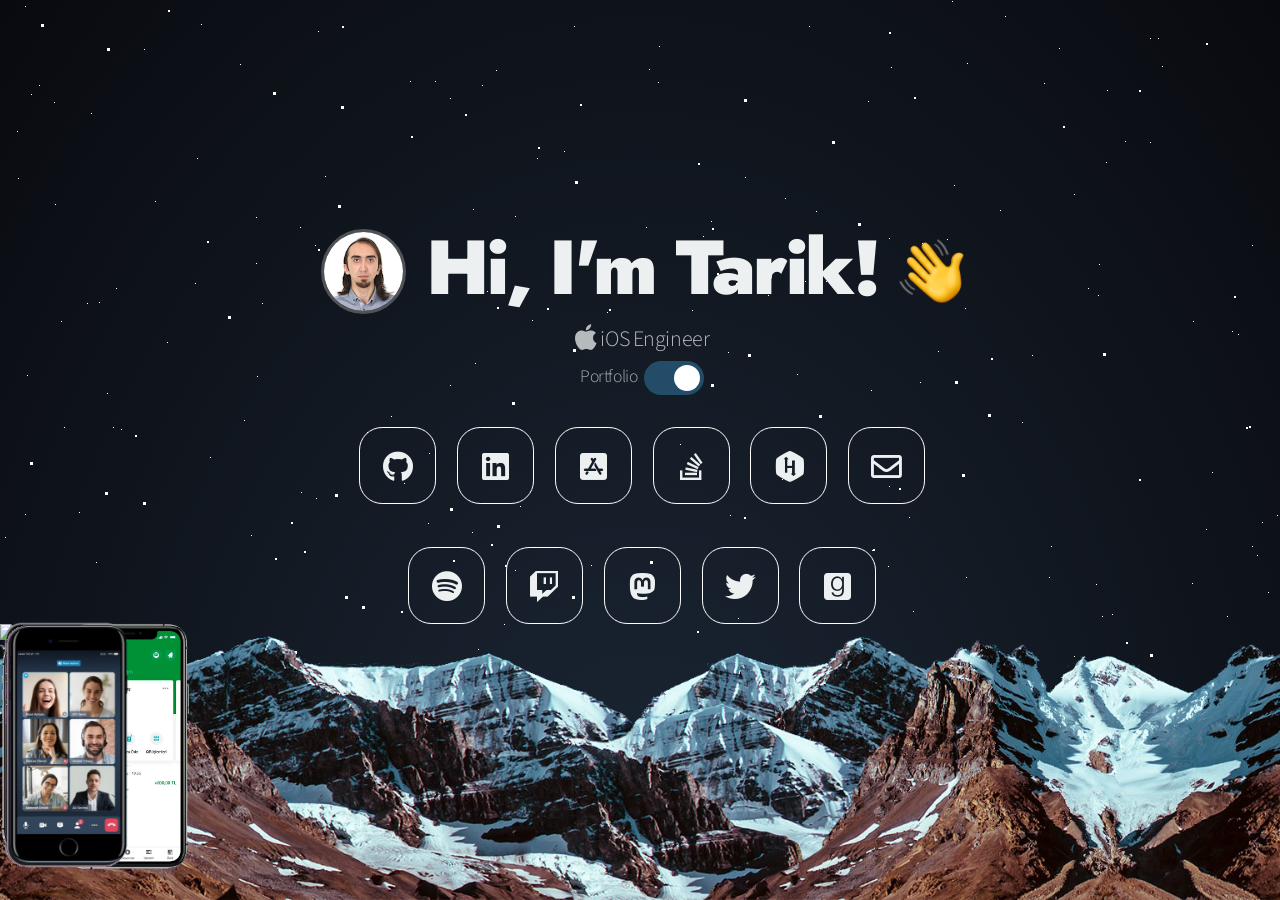
==== commit 80c86f7c: "show/hide portfolio toggle button added" ====
--- a/index.html
+++ b/index.html
@@ -10,6 +10,8 @@
 	<link rel="stylesheet" href="assets/css/main.css" />
 	<link rel="stylesheet" href="assets/css/cssshake-min.css" />
 	<link rel="stylesheet" href="assets/css/star.css" />
+	<script src="https://code.jquery.com/jquery-3.7.1.slim.min.js"
+		integrity="sha256-kmHvs0B+OpCW5GVHUNjv9rOmY0IvSIRcf7zGUDTDQM8=" crossorigin="anonymous"></script>
 	<noscript>
 		<link rel="stylesheet" href="assets/css/noscript.css" />
 	</noscript>
@@ -40,6 +42,13 @@
 				<h1><img class="profilPicture" src="assets/css/images/tariknasuhoglu.jpg" /> Hi, I'm Tarik! <img
 						class="handwave constant-tilt-shake" src="assets/css/images/wavinghand.png" /></h1>
 				<p><i class="icon brands fa-apple fa-lg"></i> iOS Engineer</p>
+				<div class="toggleButton">
+					<label class="centered-text">Portfolio &nbsp;</label>
+					<label class="toggle">
+						<input type="checkbox" id="portfolioToggle" checked>
+						<span class="slider"></span>
+					</label>
+				</div>
 				<nav>
 					<ul>
 						<li><a href="https://github.com/tnasuh" target="_blank"
@@ -76,25 +85,50 @@
 		<div class="app apps1"
 			onclick="window.open('https://apps.apple.com/tr/app/sms-management-sms-filter/id1519639543', '_blank')">
 			<img class="appsImageRotation1" src="assets/css/images/smsmanagement.png" />
+			<div class="info-popup">
+				<div class="balon"></div>
+				<p>SMS Management<br />SMS Filter</p>
+			</div>
 		</div>
 		<div class="app apps2"
 			onclick="window.open('https://apps.apple.com/tr/app/turkcell-dbs-partner-360/id736645267?platform=iphone', '_blank')">
 			<img class="appsImageRotation2" src="assets/css/images/dbspartner.png" />
+			<div class="info-popup">
+				<div class="balon"></div>
+				<p>Turkcell DBS Partner</p>
+			</div>
 		</div>
 		<div class="app apps3"
 			onclick="window.open('https://apps.apple.com/tr/app/garanti-bbva-mobil/id521117624', '_blank')">
 			<img class="appsImageRotation3" src="assets/css/images/garanti.png" />
+			<div class="info-popup">
+				<div class="balon"></div>
+				<p>Garanti BBVA<br />Mobile Banking App</p>
+			</div>
 		</div>
 		<div class="app apps4"
 			onclick="window.open('https://www.linkedin.com/feed/update/urn:li:activity:6613363077234597890/', '_blank')">
 			<img class="appsImageRotation4" src="assets/css/images/globalimGif.gif" />
+			<div class="info-popup">
+				<div class="balon"></div>
+				<p>Globalim<br />HR App (Enterprise)</p>
+			</div>
 		</div>
 		<div class="app apps5"
 			onclick="window.open('https://apps.apple.com/tr/app/bip-meet/id1544458161?platform=iphone', '_blank')">
-			<img class="appsImageRotation5" src="assets/css/images/bipmeet.png" />
+			<img class="bilgi-trigger appsImageRotation5" src="assets/css/images/bipmeet.png" />
+			<div class="info-popup">
+				<div class="balon"></div>
+				<p>Bip Meet<br />Video Conference App</p>
+			</div>
 		</div>
 	</div>
 	<script>
+		$(document).ready(function () {
+			$('#portfolioToggle').change(function () {
+				$(".app").toggle(3000);
+			});
+		});
 		document.addEventListener('DOMContentLoaded', () => {
 			const appsElements = document.querySelectorAll('.app');
 			appsElements.forEach((appElement) => {
--- a/assets/css/main.css
+++ b/assets/css/main.css
@@ -1404,4 +1404,104 @@
 	to {
 		transform: translate(300px, 300px);
 	}
+}
+
+.info-popup {
+	display: none;
+	position: absolute;
+	top: 100%;
+	/* Balonun hemen altından başlayacak */
+	left: -40px;
+	/* Balonun konumunu ayarlayabilirsiniz */
+	background-color: rgba(128, 128, 128, 1);
+	border: 1px solid rgba(128, 128, 128, 1);
+	padding: 10px;
+	border-radius: 10px;
+	z-index: 1;
+	width: 200px;
+	/* Balonun genişliğini ayarlayabilirsiniz */
+	box-shadow: 0 2px 4px rgba(0, 0, 0, 0.2);
+	/* Gölge efekti ekleyebilirsiniz */
+}
+
+.balon {
+	width: 10px;
+	height: 10px;
+	background-color: rgba(128, 128, 128, 1);
+	border: 1px solid rgba(128, 128, 128, 1);
+	transform: rotate(45deg);
+	position: absolute;
+	top: -5px;
+	/* Balonun üstünden başlayacak */
+	left: 90px;
+	/* Balonun konumunu ayarlayabilirsiniz */
+}
+
+.app:hover .info-popup {
+	display: block;
+}
+
+.info-popup p {
+	text-align: center;
+}
+
+.toggleButton {
+	display: flex;
+	align-items: center;
+	justify-content: center;
+}
+
+/* Temel stil */
+.toggle {
+	position: relative;
+	display: inline-block;
+	width: 60px;
+	height: 34px;
+}
+
+/* Görünmez checkbox'ın stilini ayarla */
+.toggle input {
+	display: none;
+}
+
+/* Slider'ın stilini ayarla */
+.slider {
+	position: absolute;
+	cursor: pointer;
+	top: 0;
+	left: 0;
+	right: 0;
+	bottom: 0;
+	background-color: #ccc;
+	/* Kapalı durumun rengi */
+	transition: 0.4s;
+	border-radius: 34px;
+}
+
+/* Açık durumun rengi */
+.toggle input:checked+.slider {
+	background-color: #234c68;
+}
+
+/* Toggle düğmesinin "kapalı" ve "açık" görselini ayarla */
+.slider::before {
+	position: absolute;
+	content: "";
+	height: 26px;
+	width: 26px;
+	left: 4px;
+	bottom: 4px;
+	background-color: white;
+	/* Toggle düğmesinin rengi */
+	transition: 0.4s;
+	border-radius: 50%;
+}
+
+/* Checkbox açık olduğunda toggle düğmesini kaydır */
+.toggle input:checked+.slider::before {
+	transform: translateX(26px);
+}
+
+.centered-text {
+	color: #ecf0f1b0
 }
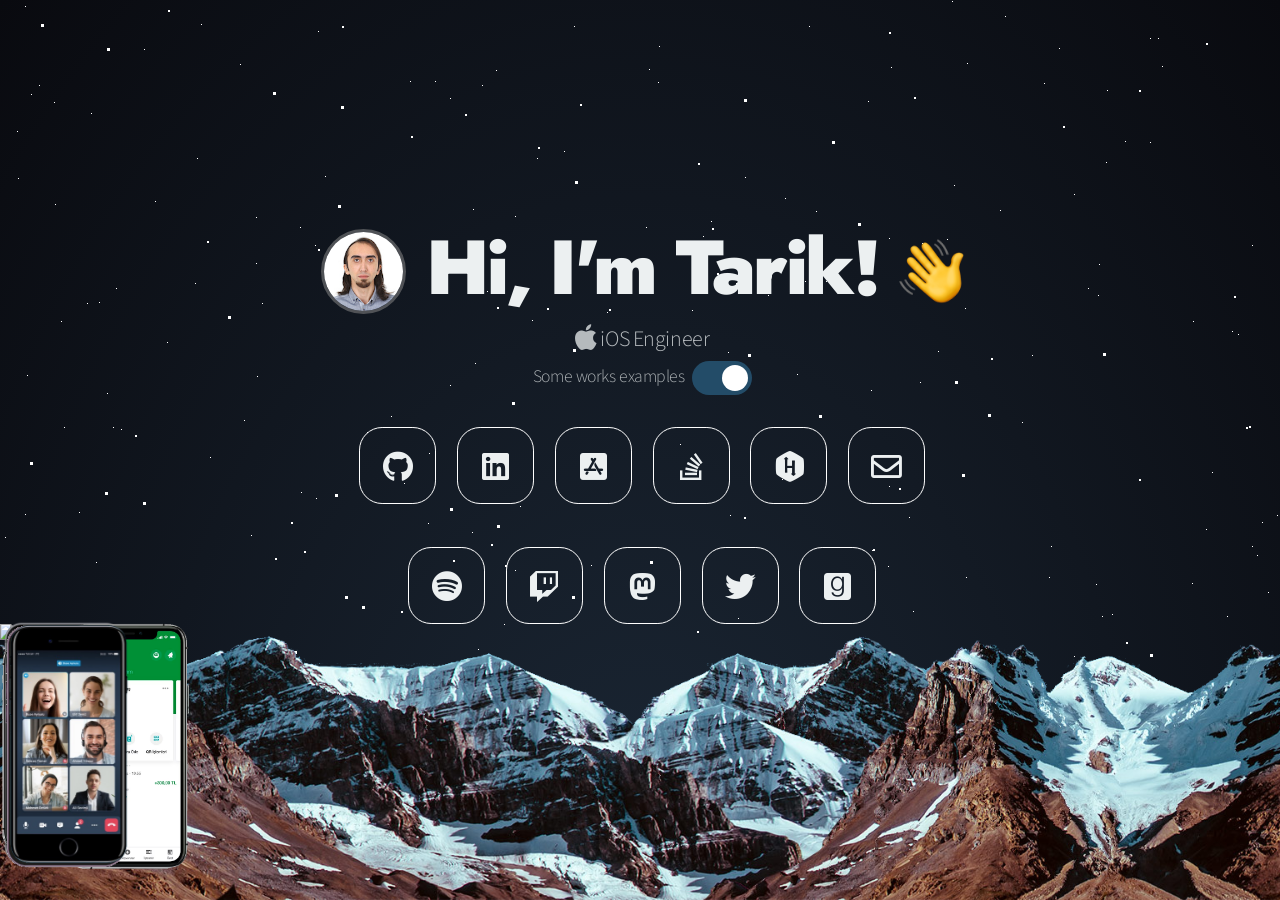
==== commit 7a97c956: "porfolio title changed" ====
--- a/index.html
+++ b/index.html
@@ -43,7 +43,7 @@
 						class="handwave constant-tilt-shake" src="assets/css/images/wavinghand.png" /></h1>
 				<p><i class="icon brands fa-apple fa-lg"></i> iOS Engineer</p>
 				<div class="toggleButton">
-					<label class="centered-text">Portfolio &nbsp;</label>
+					<label class="centered-text">Some works examples &nbsp;</label>
 					<label class="toggle">
 						<input type="checkbox" id="portfolioToggle" checked>
 						<span class="slider"></span>
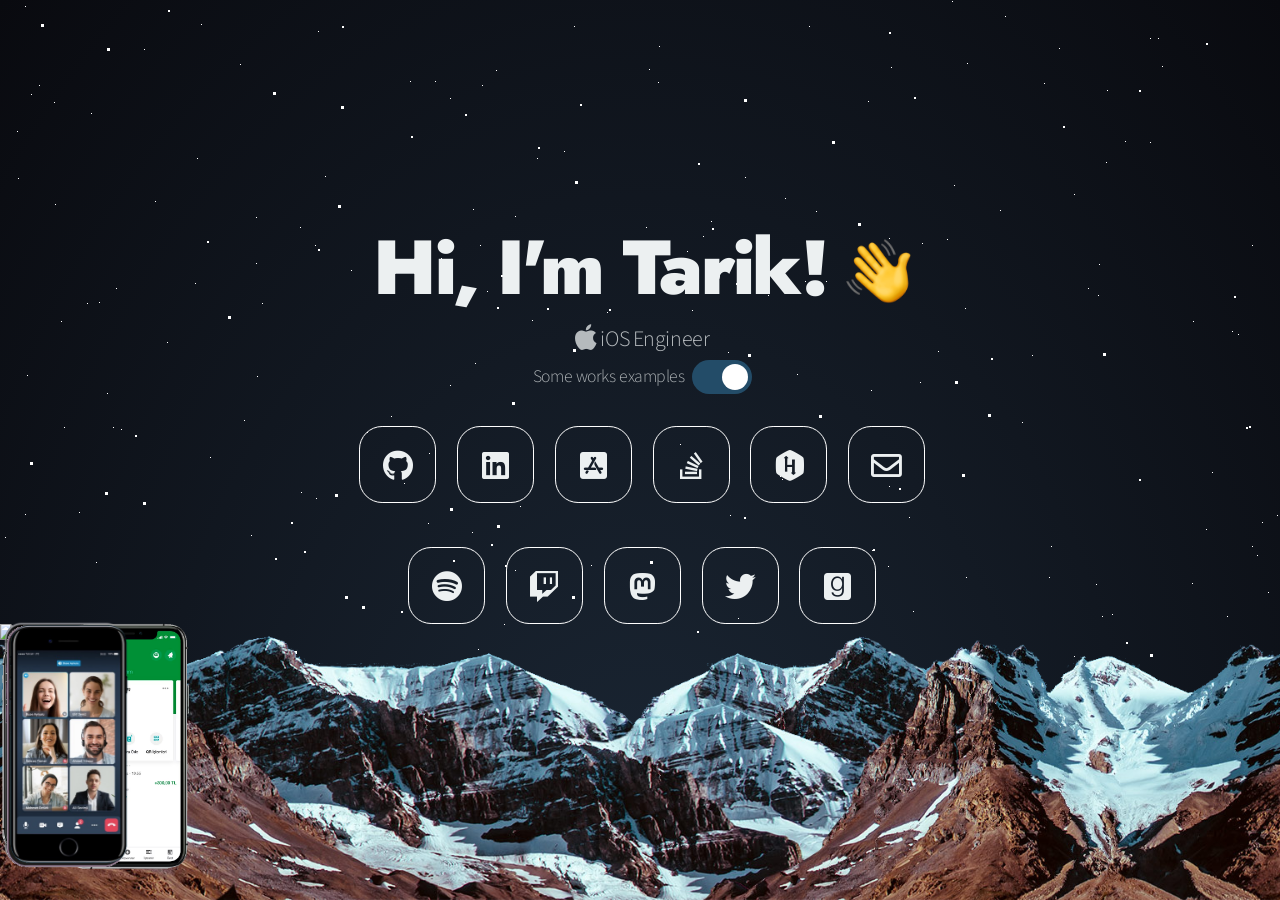
==== commit 26888cfc: "Update index.html" ====
--- a/index.html
+++ b/index.html
@@ -39,7 +39,7 @@
 		<div id="main">
 			<!-- Header -->
 			<header id="header">
-				<h1><img class="profilPicture" src="assets/css/images/tariknasuhoglu.jpg" /> Hi, I'm Tarik! <img
+				<h1>Hi, I'm Tarik! <img
 						class="handwave constant-tilt-shake" src="assets/css/images/wavinghand.png" /></h1>
 				<p><i class="icon brands fa-apple fa-lg"></i> iOS Engineer</p>
 				<div class="toggleButton">
@@ -147,4 +147,4 @@
 	</script>
 </body>
 
-</html>+</html>
